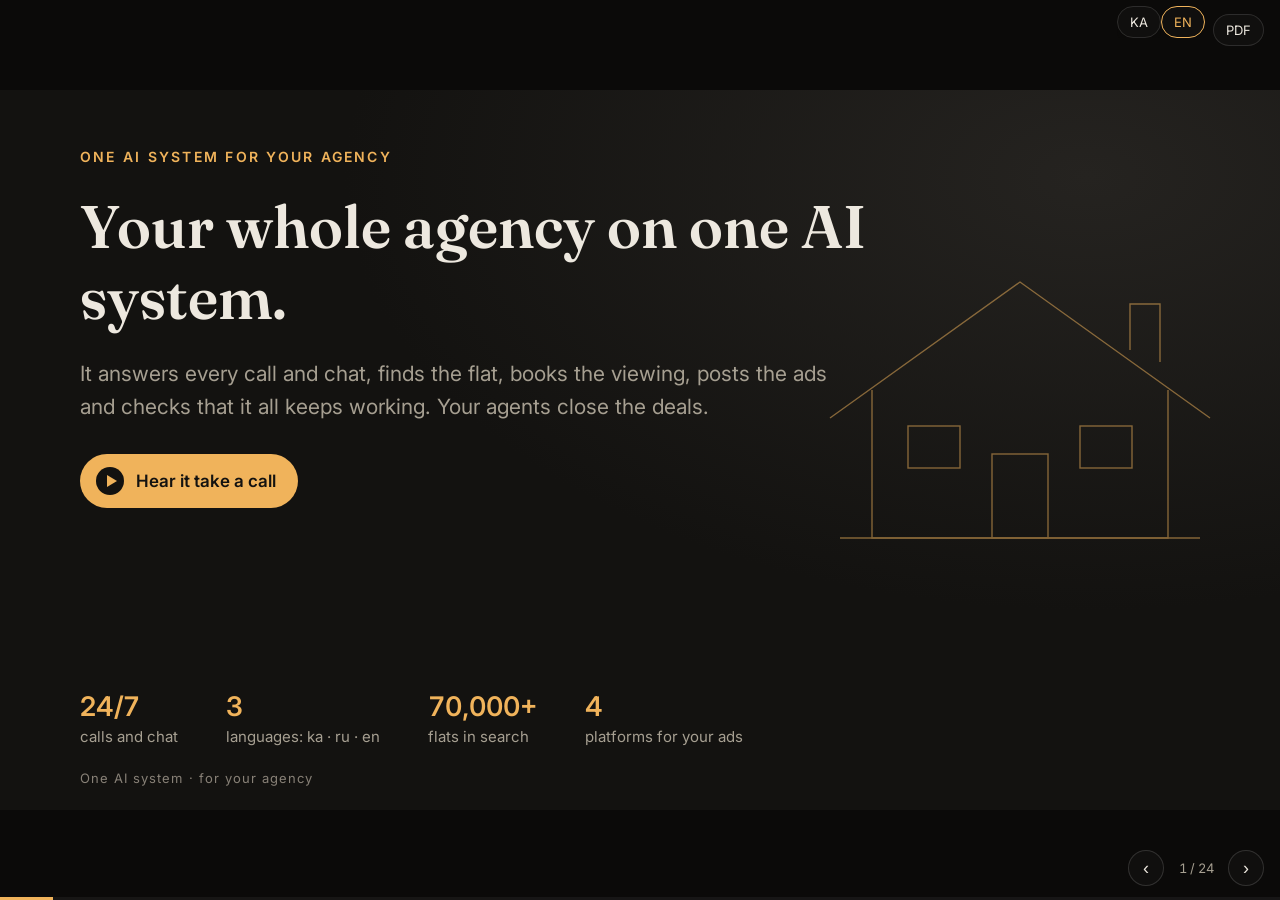
==== en/index.html @ f3db1be1 "Publish the deck: ka and en slides, two videos, shots, PDFs Co-Authored-By: Claude Sonnet 5.5 <norep" ====
<!doctype html>
<html lang="en"><head><meta charset="utf-8">
<meta name="viewport" content="width=device-width, initial-scale=1">
<title>Your whole agency on one AI system</title><meta name="description" content="One AI system that answers, finds, books, posts and watches itself, in your agency's name.">
<meta property="og:title" content="Your whole agency on one AI system"><meta property="og:description" content="One AI system that answers, finds, books, posts and watches itself, in your agency's name.">
<link rel="preconnect" href="https://fonts.googleapis.com"><link rel="preconnect" href="https://fonts.gstatic.com" crossorigin>
<link rel="stylesheet" href="https://fonts.googleapis.com/css2?family=Fraunces:opsz,wght@9..144,500;9..144,600&family=Inter:wght@400;500;600&family=Noto+Sans+Georgian:wght@400;500;600&family=Noto+Serif+Georgian:wght@500;600&display=swap">
<link rel="stylesheet" href="../src/deck.css?v=mvz99q9g">
</head><body>
<main class="deck">
<section class="slide cover" id="cover"><div class="pad">
      <svg class="roof" viewBox="0 0 420 300" fill="none" stroke="#F0B35B" stroke-width="1.4"><path d="M20 160 210 24 400 160"/><path d="M62 132v148h296V132"/><path d="M30 280h360"/><rect x="182" y="196" width="56" height="84"/><rect x="98" y="168" width="52" height="42"/><rect x="270" y="168" width="52" height="42"/><path d="M320 92V46h30v58"/></svg>
      <div class="kicker">One AI system for your agency</div>
      <h1>Your whole agency on one AI system.</h1>
      <p class="lead">It answers every call and chat, finds the flat, books the viewing, posts the ads and checks that it all keeps working. Your agents close the deals.</p>
      <a class="cta tolink" href="#call"><span class="tri"></span>Hear it take a call</a>
      <div class="stats">
        <div><b>24/7</b>calls and chat</div>
        <div><b>3</b>languages: ka · ru · en</div>
        <div><b class="num">70,000+</b>flats in search</div>
        <div><b>4</b>platforms for your ads</div>
      </div>
</div><div class="sfoot"><span>One AI system · for your agency</span><span class="num">01 / 24</span></div></section>
<section class="slide alt" id="problem"><div class="pad">
      <div class="kicker a1"><span class="act">1 · The system</span>The problem</div>
      <h2>Clients don't vanish. They go to the next agency.</h2>
      <div class="cols3">
        <div class="pcard"><div class="t num">21:40</div><h3>A call during a viewing, a WhatsApp at night.</h3>
          <p>No answer until morning. By then the client has called the next agency.</p></div>
        <div class="pcard"><div class="t">By hand</div><h3>Portals, ads, paperwork.</h3>
          <p>Every ad typed in four places, every contract from scratch. Your agents' hours go here.</p></div>
        <div class="pcard"><div class="t">+1 week</div><h3>The client nobody wrote back to.</h3>
          <p>A new flat fits last week's brief exactly. Nobody remembers to send it.</p></div>
      </div>
      <div class="note"><svg width="22" height="22" viewBox="0 0 24 24" fill="none" stroke="var(--gold)" stroke-width="1.6" stroke-linecap="round" stroke-linejoin="round" aria-hidden="true"><path d="M12 3v4M12 17v4M3 12h4M17 12h4M6 6l2.5 2.5M15.5 15.5 18 18M6 18l2.5-2.5M15.5 8.5 18 6"/></svg><span>One AI system does all three. Your agents close deals.</span></div>
</div><div class="sfoot"><span>One AI system · for your agency</span><span class="num">02 / 24</span></div></section>
<section class="slide " id="system"><div class="pad">
      <div class="kicker a1"><span class="act">1 · The system</span>The system on one map</div>
      <h2>Up front, the AI operator meets the clients. Backstage, the system does the rest.</h2>
      <div class="map">
        <div class="mcol front"><div class="mh"><svg width="20" height="20" viewBox="0 0 24 24" fill="none" stroke="var(--gold)" stroke-width="1.6" stroke-linecap="round" stroke-linejoin="round" aria-hidden="true"><path d="M5 4h4l2 5-2.5 1.5a11 11 0 0 0 5 5L15 13l5 2v4a2 2 0 0 1-2 2A16 16 0 0 1 3 6a2 2 0 0 1 2-2z"/></svg>Front desk</div>
          <a class="mrow" href="#two-ways"><svg width="18" height="18" viewBox="0 0 24 24" fill="none" stroke="var(--gold)" stroke-width="1.6" stroke-linecap="round" stroke-linejoin="round" aria-hidden="true"><path d="M5 4h4l2 5-2.5 1.5a11 11 0 0 0 5 5L15 13l5 2v4a2 2 0 0 1-2 2A16 16 0 0 1 3 6a2 2 0 0 1 2-2z"/></svg><span>Calls: the AI alone, or an agent with the AI</span></a>
          <a class="mrow" href="#whatsapp"><svg width="18" height="18" viewBox="0 0 24 24" fill="none" stroke="var(--gold)" stroke-width="1.6" stroke-linecap="round" stroke-linejoin="round" aria-hidden="true"><path d="M21 12a8 8 0 0 1-11.6 7.1L4 20l1-4.6A8 8 0 1 1 21 12z"/></svg><span>WhatsApp in three languages, with photo cards</span></a>
          <a class="mrow" href="#viewings"><svg width="18" height="18" viewBox="0 0 24 24" fill="none" stroke="var(--gold)" stroke-width="1.6" stroke-linecap="round" stroke-linejoin="round" aria-hidden="true"><path d="M4 6h16v14H4zM4 10h16M8 3v4M16 3v4"/></svg><span>Viewings in the owner's hours</span></a>
          <a class="mrow" href="#follow-up"><svg width="18" height="18" viewBox="0 0 24 24" fill="none" stroke="var(--gold)" stroke-width="1.6" stroke-linecap="round" stroke-linejoin="round" aria-hidden="true"><path d="M6 16v-5a6 6 0 1 1 12 0v5l2 2H4zM10 21h4"/></svg><span>New fits while the request is open</span></a>
        </div>
        <div class="mcol back"><div class="mh"><svg width="20" height="20" viewBox="0 0 24 24" fill="none" stroke="var(--gold)" stroke-width="1.6" stroke-linecap="round" stroke-linejoin="round" aria-hidden="true"><path d="M12 4 3 8.5l9 4.5 9-4.5zM3 12.5l9 4.5 9-4.5M3 16.5l9 4.5 9-4.5"/></svg>Backstage</div>
          <div class="tiles">
            <a class="tile" href="#home"><svg width="20" height="20" viewBox="0 0 24 24" fill="none" stroke="var(--gold)" stroke-width="1.6" stroke-linecap="round" stroke-linejoin="round" aria-hidden="true"><path d="M3 11 12 4l9 7M5 10v10h14V10M10 20v-5h4v5"/></svg><span>Home</span></a><a class="tile" href="#inbox"><svg width="20" height="20" viewBox="0 0 24 24" fill="none" stroke="var(--gold)" stroke-width="1.6" stroke-linecap="round" stroke-linejoin="round" aria-hidden="true"><path d="M9 11a3.5 3.5 0 1 0 0-7 3.5 3.5 0 0 0 0 7zM2.5 20a6.5 6.5 0 0 1 13 0M16 4.2a3.5 3.5 0 0 1 0 6.6M18 14a6.5 6.5 0 0 1 3.5 6"/></svg><span>Inbox</span></a><a class="tile" href="#agent-day"><svg width="20" height="20" viewBox="0 0 24 24" fill="none" stroke="var(--gold)" stroke-width="1.6" stroke-linecap="round" stroke-linejoin="round" aria-hidden="true"><path d="M12 12a4 4 0 1 0 0-8 4 4 0 0 0 0 8zM4 21a8 8 0 0 1 16 0"/></svg><span>The agent's day</span></a><a class="tile" href="#clients"><svg width="20" height="20" viewBox="0 0 24 24" fill="none" stroke="var(--gold)" stroke-width="1.6" stroke-linecap="round" stroke-linejoin="round" aria-hidden="true"><path d="M12 3v4M12 17v4M3 12h4M17 12h4M6 6l2.5 2.5M15.5 15.5 18 18M6 18l2.5-2.5M15.5 8.5 18 6"/></svg><span>AI checks the AI</span></a><a class="tile" href="#results"><svg width="20" height="20" viewBox="0 0 24 24" fill="none" stroke="var(--gold)" stroke-width="1.6" stroke-linecap="round" stroke-linejoin="round" aria-hidden="true"><path d="M5 12l5 5 9-10"/></svg><span>Results</span></a><a class="tile" href="#market"><svg width="20" height="20" viewBox="0 0 24 24" fill="none" stroke="var(--gold)" stroke-width="1.6" stroke-linecap="round" stroke-linejoin="round" aria-hidden="true"><path d="M12 21a9 9 0 1 0 0-18 9 9 0 0 0 0 18zM3 12h18M12 3a14 14 0 0 1 0 18M12 3a14 14 0 0 0 0 18"/></svg><span>The whole market</span></a><a class="tile" href="#score"><svg width="20" height="20" viewBox="0 0 24 24" fill="none" stroke="var(--gold)" stroke-width="1.6" stroke-linecap="round" stroke-linejoin="round" aria-hidden="true"><path d="M12 3l2.7 5.6 6.1.9-4.4 4.3 1 6.1L12 17l-5.4 2.9 1-6.1L3.2 9.5l6.1-.9z"/></svg><span>Listing score</span></a><a class="tile" href="#owners"><svg width="20" height="20" viewBox="0 0 24 24" fill="none" stroke="var(--gold)" stroke-width="1.6" stroke-linecap="round" stroke-linejoin="round" aria-hidden="true"><path d="M6 3h9l4 4v14H6zM14 3v5h5M9 13h7M9 17h7"/></svg><span>Owners, contracts</span></a><a class="tile" href="#marketing"><svg width="20" height="20" viewBox="0 0 24 24" fill="none" stroke="var(--gold)" stroke-width="1.6" stroke-linecap="round" stroke-linejoin="round" aria-hidden="true"><path d="M3 10v4h4l6 4V6l-6 4zM16 9a4 4 0 0 1 0 6M19 6a8 8 0 0 1 0 12"/></svg><span>Ads in 4 places</span></a><a class="tile" href="#social"><svg width="20" height="20" viewBox="0 0 24 24" fill="none" stroke="var(--gold)" stroke-width="1.6" stroke-linecap="round" stroke-linejoin="round" aria-hidden="true"><path d="M3 5h18v14H3zM3 16l5-5 4 4 3-3 6 6M15.5 9.5h.01"/></svg><span>Social</span></a><a class="tile" href="#control"><svg width="20" height="20" viewBox="0 0 24 24" fill="none" stroke="var(--gold)" stroke-width="1.6" stroke-linecap="round" stroke-linejoin="round" aria-hidden="true"><path d="M12 3 4 6v6c0 5 3.5 8 8 9 4.5-1 8-4 8-9V6zM8.5 12l2.5 2.5 4.5-5"/></svg><span>Control and health</span></a>
          </div>
        </div>
        <div class="engine"><svg width="20" height="20" viewBox="0 0 24 24" fill="none" stroke="var(--gold)" stroke-width="1.6" stroke-linecap="round" stroke-linejoin="round" aria-hidden="true"><path d="M12 3v4M12 17v4M3 12h4M17 12h4M6 6l2.5 2.5M15.5 15.5 18 18M6 18l2.5-2.5M15.5 8.5 18 6"/></svg><span><b>The engine:</b> 70,000+ flats · a 0–100 score · matching to every request · client memory · a self-check every 2 minutes</span></div>
      </div>
</div><div class="sfoot"><span>One AI system · for your agency</span><span class="num">03 / 24</span></div></section>
<section class="slide alt" id="two-ways"><div class="pad">
      <div class="kicker a2"><span class="act">2 · Front desk</span>Two ways to answer the phone</div>
      <h2>The AI answers alone, or your agent answers with the AI beside them.</h2>
      <div class="two-ways">
        <div class="panel"><div class="top"><svg width="26" height="26" viewBox="0 0 24 24" fill="none" stroke="var(--gold)" stroke-width="1.6" stroke-linecap="round" stroke-linejoin="round" aria-hidden="true"><path d="M12 3v4M12 17v4M3 12h4M17 12h4M6 6l2.5 2.5M15.5 15.5 18 18M6 18l2.5-2.5M15.5 8.5 18 6"/></svg><h3>The AI alone</h3></div>
          <ul class="ticks"><li>24/7, in Georgian, Russian or English, in your agency's name</li><li>Works out the brief, offers one flat, sends the photos to WhatsApp</li><li>Saves the request and a summary of the call</li></ul></div>
        <div class="or"><span>or</span></div>
        <div class="panel gold"><div class="top"><svg width="26" height="26" viewBox="0 0 24 24" fill="none" stroke="var(--gold)" stroke-width="1.6" stroke-linecap="round" stroke-linejoin="round" aria-hidden="true"><path d="M9 11a3.5 3.5 0 1 0 0-7 3.5 3.5 0 0 0 0 7zM2.5 20a6.5 6.5 0 0 1 13 0M16 4.2a3.5 3.5 0 0 1 0 6.6M18 14a6.5 6.5 0 0 1 3.5 6"/></svg><h3>Agent + AI</h3></div>
          <ul class="ticks"><li>The call rings an Available agent first, right in the browser</li><li>The AI listens silently, fills in the brief and finds the flats; the agent sends the card</li><li>If nobody picks up within seconds, the AI answers by itself</li></ul></div>
      </div>
      <div class="note"><svg width="22" height="22" viewBox="0 0 24 24" fill="none" stroke="var(--gold)" stroke-width="1.6" stroke-linecap="round" stroke-linejoin="round" aria-hidden="true"><path d="M21 12a8 8 0 0 1-11.6 7.1L4 20l1-4.6A8 8 0 1 1 21 12z"/></svg><span>Both ways land in the same WhatsApp chat: the flats, the summary, the next step.</span></div>
</div><div class="sfoot"><span>One AI system · for your agency</span><span class="num">04 / 24</span></div></section>
<section class="slide " id="call"><div class="pad">
      <div class="vid"><div>
        <div class="kicker a2"><span class="act">2 · Front desk</span>▶ A call · the AI alone</div>
        <h2>Listen to it answer a call.</h2>
        <ol class="beats"><li><span>01</span>Picks up at once in your agency's name, day and night, in the client's language.</li><li><span>02</span>Asks one clarifying question, searches your listings and the whole market, and offers one flat: street, size, price.</li><li><span>03</span>What it doesn't know, it doesn't invent: it asks your agent. The photos go to WhatsApp while the call is still on.</li></ol>
        <a class="printlink" href="https://lukakhijakadze.github.io/ai-front-desk-deck/en/#call">▶ Watch the video: lukakhijakadze.github.io/ai-front-desk-deck/en/#call</a></div>
        <div class="phone"><div class="screen">
          <div class="callhead"><div class="av"><svg width="34" height="34" viewBox="0 0 24 24" fill="none" stroke="var(--gold)" stroke-width="1.6" stroke-linecap="round" stroke-linejoin="round" aria-hidden="true"><path d="M5 4h4l2 5-2.5 1.5a11 11 0 0 0 5 5L15 13l5 2v4a2 2 0 0 1-2 2A16 16 0 0 1 3 6a2 2 0 0 1 2-2z"/></svg></div><div class="who">Your agency · AI</div><div class="t num">00:41</div></div>
          <div class="caption">“In Vake, on Chavchavadze, two bedrooms, 85 square metres. The rent is eleven hundred dollars a month.”</div>
          <div class="callbtns"><i></i><i class="end"></i><i></i></div>
          <button class="play" data-video="call" aria-label="Play the video"></button>
        </div></div></div>
</div><div class="sfoot"><span>One AI system · for your agency</span><span class="num">05 / 24</span></div></section>
<section class="slide alt" id="copilot"><div class="pad">
      <div class="vid wide"><div>
        <div class="kicker a2"><span class="act">2 · Front desk</span>▶ A call · agent + AI</div>
        <h2>Your agent talks. The AI works beside them.</h2>
        <ol class="beats"><li><span>01</span>The call rings the Available agent's browser first, wherever they are. No answer in 5 s, and the AI takes it.</li><li><span>02</span>The AI listens, fills in the brief and finds the flats that fit. The agent does the talking and sends the client the card with one press.</li><li><span>03</span>Voice search: with no client on the line, the agent says the brief into the headset, the AI fills the filters and runs the search once deal, budget and area are known.</li></ol>
        <a class="printlink" href="https://lukakhijakadze.github.io/ai-front-desk-deck/en/#copilot">▶ Watch the video: lukakhijakadze.github.io/ai-front-desk-deck/en/#copilot</a></div>
        <figure class="shot shotv"><div class="scr"><img src="../media/shots/en/call-screen.png" alt="The call screen" loading="lazy" onerror="this.onerror=null;this.src='../media/shots/ka/call-screen.png'"></div><button class="play" data-video="copilot" aria-label="Play the video"></button></figure>
      </div>
</div><div class="sfoot"><span>One AI system · for your agency</span><span class="num">06 / 24</span></div></section>
<section class="slide " id="whatsapp"><div class="pad">
      <div class="vid"><div>
        <div class="kicker a2"><span class="act">2 · Front desk</span>WhatsApp</div>
        <h2>The call carries on in WhatsApp. Answers come in seconds, with photos.</h2>
        <div class="pts"><div class="pt"><div class="ic"><svg width="22" height="22" viewBox="0 0 24 24" fill="none" stroke="var(--gold)" stroke-width="1.6" stroke-linecap="round" stroke-linejoin="round" aria-hidden="true"><path d="M5 4h4l2 5-2.5 1.5a11 11 0 0 0 5 5L15 13l5 2v4a2 2 0 0 1-2 2A16 16 0 0 1 3 6a2 2 0 0 1 2-2z"/></svg></div><div><h3>After the call, in the chat</h3><p>A thank-you, a recap of the brief and the flats from the call, with photos.</p></div></div><div class="pt"><div class="ic"><svg width="22" height="22" viewBox="0 0 24 24" fill="none" stroke="var(--gold)" stroke-width="1.6" stroke-linecap="round" stroke-linejoin="round" aria-hidden="true"><path d="M21 12a8 8 0 0 1-11.6 7.1L4 20l1-4.6A8 8 0 1 1 21 12z"/></svg></div><div><h3>A new message, answered in seconds</h3><p>In the client's language: one refining question, then listing cards.</p></div></div><div class="pt"><div class="ic"><svg width="22" height="22" viewBox="0 0 24 24" fill="none" stroke="var(--gold)" stroke-width="1.6" stroke-linecap="round" stroke-linejoin="round" aria-hidden="true"><path d="M4 6h16v14H4zM4 10h16M8 3v4M16 3v4"/></svg></div><div><h3>One tap on “Visit” files a viewing request</h3><p>What the AI doesn't know goes to your agent. The call and the chat sit in one history.</p></div></div></div></div>
        <div class="phone"><div class="screen wa"><div class="bar"><i><svg width="18" height="18" viewBox="0 0 24 24" fill="none" stroke="var(--gold)" stroke-width="1.6" stroke-linecap="round" stroke-linejoin="round" aria-hidden="true"><path d="M12 3v4M12 17v4M3 12h4M17 12h4M6 6l2.5 2.5M15.5 15.5 18 18M6 18l2.5-2.5M15.5 8.5 18 6"/></svg></i><div>Your agency<small>online</small></div></div>
          <div class="msgs">
            <div class="b note"><svg width="12" height="12" viewBox="0 0 24 24" fill="none" stroke="#8696a0" stroke-width="1.6" stroke-linecap="round" stroke-linejoin="round" aria-hidden="true"><path d="M5 4h4l2 5-2.5 1.5a11 11 0 0 0 5 5L15 13l5 2v4a2 2 0 0 1-2 2A16 16 0 0 1 3 6a2 2 0 0 1 2-2z"/></svg> Call ended · 2 min</div>
            <div class="b out">Thanks for the call, Nino! Your search: Vake, 2 bedrooms, up to $1,200.</div>
            <div class="b out"><div class="ph"></div>Vake, Chavchavadze Ave · 85 m² · 2 bedrooms<br><b>$1,100 / month</b><small>Would you like to visit it?</small>
      <div class="btns"><span>Visit</span></div></div>
            <div class="b in">I have a dog, is that OK?</div>
            <div class="b out">Our agent will check that and write to you as soon as possible.</div>
          </div>
        </div></div></div>
</div><div class="sfoot"><span>One AI system · for your agency</span><span class="num">07 / 24</span></div></section>
<section class="slide alt" id="viewings"><div class="pad">
      <div class="kicker a2"><span class="act">2 · Front desk</span>Viewings</div>
      <h2>Viewings without the phone tag.</h2>
      <div class="bs"><div class="pts"><div class="pt"><div class="ic"><svg width="22" height="22" viewBox="0 0 24 24" fill="none" stroke="var(--gold)" stroke-width="1.6" stroke-linecap="round" stroke-linejoin="round" aria-hidden="true"><path d="M21 12a8 8 0 0 1-11.6 7.1L4 20l1-4.6A8 8 0 1 1 21 12z"/></svg></div><div><h3>The client asks to see it</h3><p>In the chat or with the Visit button.</p></div></div><div class="pt"><div class="ic"><svg width="22" height="22" viewBox="0 0 24 24" fill="none" stroke="var(--gold)" stroke-width="1.6" stroke-linecap="round" stroke-linejoin="round" aria-hidden="true"><path d="M12 21a9 9 0 1 0 0-18 9 9 0 0 0 0 18zM12 7v5l3 2"/></svg></div><div><h3>Only in the owner's hours</h3><p>Your agent enters the owner's times and the client picks one. The AI never names any other time.</p></div></div><div class="pt"><div class="ic"><svg width="22" height="22" viewBox="0 0 24 24" fill="none" stroke="var(--gold)" stroke-width="1.6" stroke-linecap="round" stroke-linejoin="round" aria-hidden="true"><path d="M4 6h16v14H4zM4 10h16M8 3v4M16 3v4"/></svg></div><div><h3>The week on one screen</h3><p>Confirmed, waiting, cancelled with a reason. Change it in one click.</p></div></div></div><figure class="shot"><div class="scr"><img src="../media/shots/en/viewings.png" alt="The viewings week" loading="lazy" onerror="this.onerror=null;this.src='../media/shots/ka/viewings.png'"></div></figure></div>
</div><div class="sfoot"><span>One AI system · for your agency</span><span class="num">08 / 24</span></div></section>
<section class="slide " id="follow-up"><div class="pad">
      <div class="kicker a2"><span class="act">2 · Front desk</span>No client goes cold</div>
      <h2>Every brief is saved. Every new fit reaches the client.</h2>
      <div class="strip">
        <div class="node"><div class="dot"><svg width="24" height="24" viewBox="0 0 24 24" fill="none" stroke="var(--gold)" stroke-width="1.6" stroke-linecap="round" stroke-linejoin="round" aria-hidden="true"><path d="M3 11 12 4l9 7M5 10v10h14V10M10 20v-5h4v5"/></svg></div><div><h3>A new flat</h3><p>Yours or from the market</p></div></div><div class="node"><div class="dot"><svg width="24" height="24" viewBox="0 0 24 24" fill="none" stroke="var(--gold)" stroke-width="1.6" stroke-linecap="round" stroke-linejoin="round" aria-hidden="true"><path d="M11 18a7 7 0 1 0 0-14 7 7 0 0 0 0 14zM21 21l-5-5"/></svg></div><div><h3>Checked against open requests</h3><p>A fit from 0 to 100</p></div></div><div class="node"><div class="dot"><svg width="24" height="24" viewBox="0 0 24 24" fill="none" stroke="var(--gold)" stroke-width="1.6" stroke-linecap="round" stroke-linejoin="round" aria-hidden="true"><path d="M3 5h18v14H3zM3 16l5-5 4 4 3-3 6 6M15.5 9.5h.01"/></svg></div><div><h3>A card to the client</h3><p>On WhatsApp, with photos</p></div></div><div class="node"><div class="dot"><svg width="24" height="24" viewBox="0 0 24 24" fill="none" stroke="var(--gold)" stroke-width="1.6" stroke-linecap="round" stroke-linejoin="round" aria-hidden="true"><path d="M4 6h16v14H4zM4 10h16M8 3v4M16 3v4"/></svg></div><div><h3>“Visit”</h3><p>A viewing request is filed</p></div></div><div class="node"><div class="dot"><svg width="24" height="24" viewBox="0 0 24 24" fill="none" stroke="var(--gold)" stroke-width="1.6" stroke-linecap="round" stroke-linejoin="round" aria-hidden="true"><path d="M6 16v-5a6 6 0 1 1 12 0v5l2 2H4zM10 21h4"/></svg></div><div><h3>Your agent is notified</h3><p>A ready, interested client</p></div></div>
      </div>
      <div class="facts">
        <div class="fact"><b>Automatic</b><p>Every complete brief is saved, with no agent needed.</p></div>
        <div class="fact"><b class="num">03:30</b><p>Every night new flats are checked against every open request.</p></div>
        <div class="fact"><b>≤ 3 a day</b><p>Cards keep coming until your agent closes the request. No spam.</p></div>
      </div>
</div><div class="sfoot"><span>One AI system · for your agency</span><span class="num">09 / 24</span></div></section>
<section class="slide alt" id="home"><div class="pad">
      <div class="kicker a3"><span class="act">3 · Backstage</span>Home</div>
      <h2>In the morning, one screen shows the whole day.</h2>
      <div class="bs"><div class="pts"><div class="pt"><div class="ic"><svg width="22" height="22" viewBox="0 0 24 24" fill="none" stroke="var(--gold)" stroke-width="1.6" stroke-linecap="round" stroke-linejoin="round" aria-hidden="true"><path d="M9 11a3.5 3.5 0 1 0 0-7 3.5 3.5 0 0 0 0 7zM2.5 20a6.5 6.5 0 0 1 13 0M16 4.2a3.5 3.5 0 0 1 0 6.6M18 14a6.5 6.5 0 0 1 3.5 6"/></svg></div><div><h3>Agency head and agent views</h3><p>The agency head sees the business and the system's health. An agent's Home opens with My day, on their own and the team's clients.</p></div></div><div class="pt"><div class="ic"><svg width="22" height="22" viewBox="0 0 24 24" fill="none" stroke="var(--gold)" stroke-width="1.6" stroke-linecap="round" stroke-linejoin="round" aria-hidden="true"><path d="M6 16v-5a6 6 0 1 1 12 0v5l2 2H4zM10 21h4"/></svg></div><div><h3>Where you're needed</h3><p>Who is waiting for an agent, today's viewings, whom to call.</p></div></div><div class="pt"><div class="ic"><svg width="22" height="22" viewBox="0 0 24 24" fill="none" stroke="var(--gold)" stroke-width="1.6" stroke-linecap="round" stroke-linejoin="round" aria-hidden="true"><path d="M12 3 4 6v6c0 5 3.5 8 8 9 4.5-1 8-4 8-9V6zM8.5 12l2.5 2.5 4.5-5"/></svg></div><div><h3>Health at a glance</h3><p>Ads per platform and a self-check every 2 minutes. Anything broken shows red.</p></div></div></div><figure class="shot"><div class="scr"><img src="../media/shots/en/home.png" alt="The Home tab" loading="lazy" onerror="this.onerror=null;this.src='../media/shots/ka/home.png'"></div></figure></div>
</div><div class="sfoot"><span>One AI system · for your agency</span><span class="num">10 / 24</span></div></section>
<section class="slide " id="inbox"><div class="pad">
      <div class="kicker a3"><span class="act">3 · Backstage</span>Inbox</div>
      <h2>One row per client. Calls and chats together.</h2>
      <div class="bs"><div class="pts"><div class="pt"><div class="ic"><svg width="22" height="22" viewBox="0 0 24 24" fill="none" stroke="var(--gold)" stroke-width="1.6" stroke-linecap="round" stroke-linejoin="round" aria-hidden="true"><path d="M12 4 3 8.5l9 4.5 9-4.5zM3 12.5l9 4.5 9-4.5M3 16.5l9 4.5 9-4.5"/></svg></div><div><h3>One history</h3><p>The call summary, the chat, the cards sent and the request in one place.</p></div></div><div class="pt"><div class="ic"><svg width="22" height="22" viewBox="0 0 24 24" fill="none" stroke="var(--gold)" stroke-width="1.6" stroke-linecap="round" stroke-linejoin="round" aria-hidden="true"><path d="M6 16v-5a6 6 0 1 1 12 0v5l2 2H4zM10 21h4"/></svg></div><div><h3>Flags</h3><p>“Needs you”, “hand-off waiting”, “card not delivered”.</p></div></div><div class="pt"><div class="ic"><svg width="22" height="22" viewBox="0 0 24 24" fill="none" stroke="var(--gold)" stroke-width="1.6" stroke-linecap="round" stroke-linejoin="round" aria-hidden="true"><path d="M12 12a4 4 0 1 0 0-8 4 4 0 0 0 0 8zM4 21a8 8 0 0 1 16 0"/></svg></div><div><h3>Take over in one click</h3><p>The AI steps aside and your agent writes. Handing back is one click too.</p></div></div><div class="pt"><div class="ic"><svg width="22" height="22" viewBox="0 0 24 24" fill="none" stroke="var(--gold)" stroke-width="1.6" stroke-linecap="round" stroke-linejoin="round" aria-hidden="true"><path d="M11 18a7 7 0 1 0 0-14 7 7 0 0 0 0 14zM21 21l-5-5"/></svg></div><div><h3>Replay</h3><p>Every search step: the filters, the top 5 shown and the hidden ranked candidates. A bad search can be flagged.</p></div></div></div><figure class="shot"><div class="scr"><img src="../media/shots/en/inbox.png" alt="The Inbox" loading="lazy" onerror="this.onerror=null;this.src='../media/shots/ka/inbox.png'"></div></figure></div>
</div><div class="sfoot"><span>One AI system · for your agency</span><span class="num">11 / 24</span></div></section>
<section class="slide alt" id="agent-day"><div class="pad">
      <div class="kicker a3"><span class="act">3 · Backstage</span>The agent's day</div>
      <h2>Each agent opens on their own day: whom to call, what's waiting.</h2>
      <div class="bs"><div class="pts"><div class="pt"><div class="ic"><svg width="22" height="22" viewBox="0 0 24 24" fill="none" stroke="var(--gold)" stroke-width="1.6" stroke-linecap="round" stroke-linejoin="round" aria-hidden="true"><path d="M3 11 12 4l9 7M5 10v10h14V10M10 20v-5h4v5"/></svg></div><div><h3>My day</h3><p>An agent's Home opens with My day: their own and the team's clients, today's viewings, who is waiting.</p></div></div><div class="pt"><div class="ic"><svg width="22" height="22" viewBox="0 0 24 24" fill="none" stroke="var(--gold)" stroke-width="1.6" stroke-linecap="round" stroke-linejoin="round" aria-hidden="true"><path d="M5 4h4l2 5-2.5 1.5a11 11 0 0 0 5 5L15 13l5 2v4a2 2 0 0 1-2 2A16 16 0 0 1 3 6a2 2 0 0 1 2-2z"/></svg></div><div><h3>Owners to call</h3><p>One shared queue, first come. When a client wants a viewing, My day says which owner to call.</p></div></div><div class="pt"><div class="ic"><svg width="22" height="22" viewBox="0 0 24 24" fill="none" stroke="var(--gold)" stroke-width="1.6" stroke-linecap="round" stroke-linejoin="round" aria-hidden="true"><path d="M3 3l18 18M10.6 6.1A9 9 0 0 1 12 6c5 0 9 6 9 6a15 15 0 0 1-3 3.4M6.4 6.4C4.2 8 3 12 3 12s4 6 9 6a8.6 8.6 0 0 0 4-1"/></svg></div><div><h3>Owner numbers stay guarded</h3><p>A number shows only for flats in this queue or the agent's own live viewing. Every look is logged, at most 30 an hour.</p></div></div></div><div class="shot2"><figure class="shot"><div class="scr"><img src="../media/shots/en/my-day.png" alt="An agent's My day" loading="lazy" onerror="this.onerror=null;this.src='../media/shots/ka/my-day.png'"></div></figure><figure class="shot"><div class="scr"><img src="../media/shots/en/owner-calls.png" alt="Owners to call" loading="lazy" onerror="this.onerror=null;this.src='../media/shots/ka/owner-calls.png'"></div></figure></div></div>
</div><div class="sfoot"><span>One AI system · for your agency</span><span class="num">12 / 24</span></div></section>
<section class="slide " id="clients"><div class="pad">
      <div class="kicker a3"><span class="act">3 · Backstage</span>Clients</div>
      <h2>The AI reviews the AI.</h2>
      <div class="bs"><div class="pts"><div class="pt"><div class="ic"><svg width="22" height="22" viewBox="0 0 24 24" fill="none" stroke="var(--gold)" stroke-width="1.6" stroke-linecap="round" stroke-linejoin="round" aria-hidden="true"><path d="M11 18a7 7 0 1 0 0-14 7 7 0 0 0 0 14zM21 21l-5-5"/></svg></div><div><h3>Clients who got stuck</h3><p>A search going nowhere, a client gone quiet after the cards, a slow reply.</p></div></div><div class="pt"><div class="ic"><svg width="22" height="22" viewBox="0 0 24 24" fill="none" stroke="var(--gold)" stroke-width="1.6" stroke-linecap="round" stroke-linejoin="round" aria-hidden="true"><path d="M12 3v4M12 17v4M3 12h4M17 12h4M6 6l2.5 2.5M15.5 15.5 18 18M6 18l2.5-2.5M15.5 8.5 18 6"/></svg></div><div><h3>An hourly review</h3><p>The AI reads the conversations and proposes the next step for each client.</p></div></div><div class="pt"><div class="ic"><svg width="22" height="22" viewBox="0 0 24 24" fill="none" stroke="var(--gold)" stroke-width="1.6" stroke-linecap="round" stroke-linejoin="round" aria-hidden="true"><path d="M12 3 4 6v6c0 5 3.5 8 8 9 4.5-1 8-4 8-9V6zM8.5 12l2.5 2.5 4.5-5"/></svg></div><div><h3>Proposals only</h3><p>It changes nothing by itself. Your agent decides.</p></div></div></div><div class="gfx gx-cl">
      <div class="st hd" style="--i:0"><span>What it sees</span><span></span><span>What it proposes</span></div>
      
      <div class="st sig" style="--i:1"><div class="ic"><svg width="20" height="20" viewBox="0 0 24 24" fill="none" stroke="var(--gold)" stroke-width="1.6" stroke-linecap="round" stroke-linejoin="round" aria-hidden="true"><path d="M11 18a7 7 0 1 0 0-14 7 7 0 0 0 0 14zM21 21l-5-5"/></svg></div><div><b>Nino</b><p>Searching for 14 days, no new card for 7 days</p></div></div>
      <div class="st arr" style="--i:2"><svg viewBox="0 0 34 12" aria-hidden="true"><path d="M2 6h28M24 1l6 5-6 5"/></svg></div>
      <div class="st prop" style="--i:2"><p>Widen the area or the budget, or source new flats</p></div>
      <div class="st sig" style="--i:3"><div class="ic"><svg width="20" height="20" viewBox="0 0 24 24" fill="none" stroke="var(--gold)" stroke-width="1.6" stroke-linecap="round" stroke-linejoin="round" aria-hidden="true"><path d="M21 12a8 8 0 0 1-11.6 7.1L4 20l1-4.6A8 8 0 1 1 21 12z"/></svg></div><div><b>Giorgi</b><p>2 cards sent, no reply for 3 days</p></div></div>
      <div class="st arr" style="--i:4"><svg viewBox="0 0 34 12" aria-hidden="true"><path d="M2 6h28M24 1l6 5-6 5"/></svg></div>
      <div class="st prop" style="--i:4"><p>Call instead of sending more cards</p></div>
      <div class="st sig ai" style="--i:5"><div class="ic"><svg width="20" height="20" viewBox="0 0 24 24" fill="none" stroke="var(--gold)" stroke-width="1.6" stroke-linecap="round" stroke-linejoin="round" aria-hidden="true"><path d="M12 3v4M12 17v4M3 12h4M17 12h4M6 6l2.5 2.5M15.5 15.5 18 18M6 18l2.5-2.5M15.5 8.5 18 6"/></svg></div><div><b>Ana</b><p>AI review: 2 / 5, a question went unanswered</p></div></div>
      <div class="st arr" style="--i:6"><svg viewBox="0 0 34 12" aria-hidden="true"><path d="M2 6h28M24 1l6 5-6 5"/></svg></div>
      <div class="st prop" style="--i:6"><p>Open the review and read the conversation</p></div>
      <div class="st ft" style="--i:7"><svg width="20" height="20" viewBox="0 0 24 24" fill="none" stroke="var(--gold)" stroke-width="1.6" stroke-linecap="round" stroke-linejoin="round" aria-hidden="true"><path d="M12 3 4 6v6c0 5 3.5 8 8 9 4.5-1 8-4 8-9V6zM8.5 12l2.5 2.5 4.5-5"/></svg><span>Every hour the AI reads the finished conversations and scores each from 1 to 5. It changes nothing itself: your agent decides.</span></div>
    </div></div>
</div><div class="sfoot"><span>One AI system · for your agency</span><span class="num">13 / 24</span></div></section>
<section class="slide alt" id="results"><div class="pad">
      <div class="kicker a3"><span class="act">3 · Backstage</span>Results</div>
      <h2>Every call and chat in one list: who handled it, where it came from, how it ended.</h2>
      <div class="bs"><div class="pts"><div class="pt"><div class="ic"><svg width="22" height="22" viewBox="0 0 24 24" fill="none" stroke="var(--gold)" stroke-width="1.6" stroke-linecap="round" stroke-linejoin="round" aria-hidden="true"><path d="M9 11a3.5 3.5 0 1 0 0-7 3.5 3.5 0 0 0 0 7zM2.5 20a6.5 6.5 0 0 1 13 0M16 4.2a3.5 3.5 0 0 1 0 6.6M18 14a6.5 6.5 0 0 1 3.5 6"/></svg></div><div><h3>Who handled it</h3><p>The AI, an agent on a call with the AI, an agent on the dashboard, or a mix. Today, 7 or 30 days, with the AI review grade.</p></div></div><div class="pt"><div class="ic"><svg width="22" height="22" viewBox="0 0 24 24" fill="none" stroke="var(--gold)" stroke-width="1.6" stroke-linecap="round" stroke-linejoin="round" aria-hidden="true"><path d="M12 21a9 9 0 1 0 0-18 9 9 0 0 0 0 18zM3 12h18M12 3a14 14 0 0 1 0 18M12 3a14 14 0 0 0 0 18"/></svg></div><div><h3>Where they came from</h3><p>ss.ge, myhome, Facebook, Instagram, a referral. Inferred where provable, asked once otherwise. A funnel per portal and the top flats.</p></div></div><div class="pt"><div class="ic"><svg width="22" height="22" viewBox="0 0 24 24" fill="none" stroke="var(--gold)" stroke-width="1.6" stroke-linecap="round" stroke-linejoin="round" aria-hidden="true"><path d="M5 12l5 5 9-10"/></svg></div><div><h3>How it ended</h3><p>A viewing booked, a request saved, a hand-off, cards sent or a missed call. For the agency head only, with a WhatsApp digest at 21:00 every evening.</p></div></div></div><figure class="shot"><div class="scr"><img src="../media/shots/en/results.png" alt="The Results tab" loading="lazy" onerror="this.onerror=null;this.src='../media/shots/ka/results.png'"></div></figure></div>
</div><div class="sfoot"><span>One AI system · for your agency</span><span class="num">14 / 24</span></div></section>
<section class="slide " id="market"><div class="pad">
      <div class="kicker a3"><span class="act">3 · Backstage</span>The whole market</div>
      <h2>ss.ge and myhome.ge in one clean list.</h2>
      <div class="bs"><div class="pts"><div class="pt"><div class="ic"><svg width="22" height="22" viewBox="0 0 24 24" fill="none" stroke="var(--gold)" stroke-width="1.6" stroke-linecap="round" stroke-linejoin="round" aria-hidden="true"><path d="M12 21a9 9 0 1 0 0-18 9 9 0 0 0 0 18zM12 7v5l3 2"/></svg></div><div><h3>Always fresh</h3><p>Every 2 hours by day, a full sweep every night.</p></div></div><div class="pt"><div class="ic"><svg width="22" height="22" viewBox="0 0 24 24" fill="none" stroke="var(--gold)" stroke-width="1.6" stroke-linecap="round" stroke-linejoin="round" aria-hidden="true"><path d="M12 4 3 8.5l9 4.5 9-4.5zM3 12.5l9 4.5 9-4.5M3 16.5l9 4.5 9-4.5"/></svg></div><div><h3>Duplicates merged</h3><p>400,000+ ads → 70,000+ flats (November 2026). The owner's own ad comes first.</p></div></div><div class="pt"><div class="ic"><svg width="22" height="22" viewBox="0 0 24 24" fill="none" stroke="var(--gold)" stroke-width="1.6" stroke-linecap="round" stroke-linejoin="round" aria-hidden="true"><path d="M3 11 12 4l9 7M5 10v10h14V10M10 20v-5h4v5"/></svg></div><div><h3>Your flats alongside</h3><p>Bare shells stay hidden unless the client asks for one.</p></div></div></div><figure class="shot"><div class="scr"><img src="../media/shots/en/listings.png" alt="The Listings tab" loading="lazy" onerror="this.onerror=null;this.src='../media/shots/ka/listings.png'"></div></figure></div>
</div><div class="sfoot"><span>One AI system · for your agency</span><span class="num">15 / 24</span></div></section>
<section class="slide alt" id="score"><div class="pad">
      <div class="kicker a3"><span class="act">3 · Backstage</span>The listing score</div>
      <h2>Every flat scored 0–100, the way an experienced agent would judge it.</h2>
      <div class="bs"><div class="pts"><div class="pt"><div class="ic"><svg width="22" height="22" viewBox="0 0 24 24" fill="none" stroke="var(--gold)" stroke-width="1.6" stroke-linecap="round" stroke-linejoin="round" aria-hidden="true"><path d="M11 18a7 7 0 1 0 0-14 7 7 0 0 0 0 14zM21 21l-5-5"/></svg></div><div><h3>Price against similar flats</h3><p>In the same area. A price that looks wrong counts as unknown, never as a bargain.</p></div></div><div class="pt"><div class="ic"><svg width="22" height="22" viewBox="0 0 24 24" fill="none" stroke="var(--gold)" stroke-width="1.6" stroke-linecap="round" stroke-linejoin="round" aria-hidden="true"><path d="M3 5h18v14H3zM3 16l5-5 4 4 3-3 6 6M15.5 9.5h.01"/></svg></div><div><h3>Condition and location</h3><p>Renovation, building, heating, minutes to the metro, size.</p></div></div><div class="pt"><div class="ic"><svg width="22" height="22" viewBox="0 0 24 24" fill="none" stroke="var(--gold)" stroke-width="1.6" stroke-linecap="round" stroke-linejoin="round" aria-hidden="true"><path d="M12 3 4 6v6c0 5 3.5 8 8 9 4.5-1 8-4 8-9V6zM8.5 12l2.5 2.5 4.5-5"/></svg></div><div><h3>Unknown never counts against it</h3><p>The score shows how complete the information is.</p></div></div></div><figure class="shot"><div class="scr"><img src="../media/shots/en/score.png" alt="A listing's score breakdown" loading="lazy" onerror="this.onerror=null;this.src='../media/shots/ka/score.png'"></div></figure></div>
</div><div class="sfoot"><span>One AI system · for your agency</span><span class="num">16 / 24</span></div></section>
<section class="slide " id="owners"><div class="pad">
      <div class="kicker a3"><span class="act">3 · Backstage</span>Owners and paperwork</div>
      <h2>Owners list on WhatsApp. Contracts are drafted in a minute.</h2>
      <div class="bs"><div class="pts"><div class="pt"><div class="ic"><svg width="22" height="22" viewBox="0 0 24 24" fill="none" stroke="var(--gold)" stroke-width="1.6" stroke-linecap="round" stroke-linejoin="round" aria-hidden="true"><path d="M3 11 12 4l9 7M5 10v10h14V10M10 20v-5h4v5"/></svg></div><div><h3>Listing on WhatsApp</h3><p>The AI collects details and photos, asks for what's missing and reminds. You approve.</p></div></div><div class="pt"><div class="ic"><svg width="22" height="22" viewBox="0 0 24 24" fill="none" stroke="var(--gold)" stroke-width="1.6" stroke-linecap="round" stroke-linejoin="round" aria-hidden="true"><path d="M6 3h9l4 4v14H6zM14 3v5h5M9 13h7M9 17h7"/></svg></div><div><h3>7 contracts, prefilled</h3><p>Rental, lease, loan and mortgage, earnest money, amendments. A Word file, staff only.</p></div></div><div class="pt"><div class="ic"><svg width="22" height="22" viewBox="0 0 24 24" fill="none" stroke="var(--gold)" stroke-width="1.6" stroke-linecap="round" stroke-linejoin="round" aria-hidden="true"><path d="M3 3l18 18M10.6 6.1A9 9 0 0 1 12 6c5 0 9 6 9 6a15 15 0 0 1-3 3.4M6.4 6.4C4.2 8 3 12 3 12s4 6 9 6a8.6 8.6 0 0 0 4-1"/></svg></div><div><h3>The owner stays private</h3><p>Clients never get the owner's phone or the house number.</p></div></div></div><div class="shot2"><figure class="shot"><div class="scr"><img src="../media/shots/en/owners.png" alt="An owner's flat sent on WhatsApp" loading="lazy" onerror="this.onerror=null;this.src='../media/shots/ka/owners.png'"></div></figure><figure class="shot"><div class="scr"><img src="../media/shots/en/documents.png" alt="The Documents tab" loading="lazy" onerror="this.onerror=null;this.src='../media/shots/ka/documents.png'"></div></figure></div></div>
</div><div class="sfoot"><span>One AI system · for your agency</span><span class="num">17 / 24</span></div></section>
<section class="slide alt" id="marketing"><div class="pad">
      <div class="kicker a3"><span class="act">3 · Backstage</span>Marketing</div>
      <h2>Add a flat once. One queue carries the ad to four platforms.</h2>
      <div class="bs"><div class="pts"><div class="pt"><div class="ic"><svg width="22" height="22" viewBox="0 0 24 24" fill="none" stroke="var(--gold)" stroke-width="1.6" stroke-linecap="round" stroke-linejoin="round" aria-hidden="true"><path d="M5 4h4l2 5-2.5 1.5a11 11 0 0 0 5 5L15 13l5 2v4a2 2 0 0 1-2 2A16 16 0 0 1 3 6a2 2 0 0 1 2-2z"/></svg></div><div><h3>The owner agrees first</h3><p>Agents call owners from the queue. A flat reaches the portals only with the owner's agreement, best-scored first.</p></div></div><div class="pt"><div class="ic"><svg width="22" height="22" viewBox="0 0 24 24" fill="none" stroke="var(--gold)" stroke-width="1.6" stroke-linecap="round" stroke-linejoin="round" aria-hidden="true"><path d="M3 10v4h4l6 4V6l-6 4zM16 9a4 4 0 0 1 0 6M19 6a8 8 0 0 1 0 12"/></svg></div><div><h3>ss.ge · myhome.ge · Facebook · Instagram</h3><p>A bot posts to ss.ge from your balance, capped at 30 ₾ a month. On myhome a scheduled run takes the free posts; a paid one stays a person's press.</p></div></div><div class="pt"><div class="ic"><svg width="22" height="22" viewBox="0 0 24 24" fill="none" stroke="var(--gold)" stroke-width="1.6" stroke-linecap="round" stroke-linejoin="round" aria-hidden="true"><path d="M3 5h18v14H3zM3 16l5-5 4 4 3-3 6 6M15.5 9.5h.01"/></svg></div><div><h3>Your logo and a code</h3><p>Your logo on every photo. The client quotes the code (AFD-1042); the AI answers about that exact flat.</p></div></div></div><div class="gfx gx-mk">
      <div class="st flat" style="--i:0"><div class="pic"><span class="logo"><svg width="14" height="14" viewBox="0 0 24 24" fill="none" stroke="var(--gold)" stroke-width="1.6" stroke-linecap="round" stroke-linejoin="round" aria-hidden="true"><path d="M12 3v4M12 17v4M3 12h4M17 12h4M6 6l2.5 2.5M15.5 15.5 18 18M6 18l2.5-2.5M15.5 8.5 18 6"/></svg>Your logo</span>
          <svg class="bld" viewBox="0 0 120 80" aria-hidden="true"><path d="M14 80V30l30-16 30 16v50M74 80V42h32v38M24 40h8M38 40h8M52 40h8M24 52h8M38 52h8M52 52h8M24 64h8M38 64h8M52 64h8M82 52h6M94 52h6M82 64h6M94 64h6"/></svg>
          <span class="code">AFD-1042</span></div>
        <div class="meta"><b>Vake · 85 m² · 2 bedrooms</b>
          <span>$1,100 / month</span>
          <span class="ok"><svg width="14" height="14" viewBox="0 0 24 24" fill="none" stroke="var(--green)" stroke-width="1.6" stroke-linecap="round" stroke-linejoin="round" aria-hidden="true"><path d="M5 12l5 5 9-10"/></svg>The owner agreed</span>
          <span class="langs">Text: Georgian · English · Russian</span></div></div>
      <div class="dest"><svg class="fan" viewBox="0 0 100 400" preserveAspectRatio="none" aria-hidden="true">
        <path class="st" style="--i:0.6" pathLength="1" d="M0 200 C 55 200, 45 50, 100 50"/><path class="st" style="--i:1.6" pathLength="1" d="M0 200 C 55 200, 45 150, 100 150"/><path class="st" style="--i:2.6" pathLength="1" d="M0 200 C 55 200, 45 250, 100 250"/><path class="st" style="--i:3.6" pathLength="1" d="M0 200 C 55 200, 45 350, 100 350"/>
      </svg><div class="st pl" style="--i:1"><div><b>ss.ge</b><small>Portal</small></div><span class="live"><svg width="14" height="14" viewBox="0 0 24 24" fill="none" stroke="var(--green)" stroke-width="1.6" stroke-linecap="round" stroke-linejoin="round" aria-hidden="true"><path d="M5 12l5 5 9-10"/></svg>Live</span></div><div class="st pl" style="--i:2"><div><b>myhome.ge</b><small>Portal</small></div><span class="live"><svg width="14" height="14" viewBox="0 0 24 24" fill="none" stroke="var(--green)" stroke-width="1.6" stroke-linecap="round" stroke-linejoin="round" aria-hidden="true"><path d="M5 12l5 5 9-10"/></svg>Live</span></div><div class="st pl" style="--i:3"><div><b>Facebook</b><small>Your Page</small></div><span class="live"><svg width="14" height="14" viewBox="0 0 24 24" fill="none" stroke="var(--green)" stroke-width="1.6" stroke-linecap="round" stroke-linejoin="round" aria-hidden="true"><path d="M5 12l5 5 9-10"/></svg>Live</span></div><div class="st pl" style="--i:4"><div><b>Instagram</b><small>Your profile</small></div><span class="live"><svg width="14" height="14" viewBox="0 0 24 24" fill="none" stroke="var(--green)" stroke-width="1.6" stroke-linecap="round" stroke-linejoin="round" aria-hidden="true"><path d="M5 12l5 5 9-10"/></svg>Live</span></div></div>
      <div class="st down" style="--i:5"><svg width="20" height="20" viewBox="0 0 24 24" fill="none" stroke="var(--gold)" stroke-width="1.6" stroke-linecap="round" stroke-linejoin="round" aria-hidden="true"><path d="M12 21a9 9 0 1 0 0-18 9 9 0 0 0 0 18zM12 7v5l3 2"/></svg><span>Rented or sold? The ad comes down overnight.</span></div>
    </div></div>
</div><div class="sfoot"><span>One AI system · for your agency</span><span class="num">18 / 24</span></div></section>
<section class="slide " id="social"><div class="pad">
      <div class="kicker a3"><span class="act">3 · Backstage</span>Social</div>
      <h2>Facebook and Instagram: one tile per flat, one Delete.</h2>
      <div class="bs"><div class="pts"><div class="pt"><div class="ic"><svg width="22" height="22" viewBox="0 0 24 24" fill="none" stroke="var(--gold)" stroke-width="1.6" stroke-linecap="round" stroke-linejoin="round" aria-hidden="true"><path d="M3 10v4h4l6 4V6l-6 4zM16 9a4 4 0 0 1 0 6M19 6a8 8 0 0 1 0 12"/></svg></div><div><h3>Mandated flats post by themselves</h3><p>No review, in about a minute: up to 7 photos and a closing card, captions in three languages, a code and your WhatsApp number. 2 posts per network a day by default.</p></div></div><div class="pt"><div class="ic"><svg width="22" height="22" viewBox="0 0 24 24" fill="none" stroke="var(--gold)" stroke-width="1.6" stroke-linecap="round" stroke-linejoin="round" aria-hidden="true"><path d="M3 5h18v14H3zM3 16l5-5 4 4 3-3 6 6M15.5 9.5h.01"/></svg></div><div><h3>One tile per flat</h3><p>A green, red or amber icon per network. One Delete for both; Instagram's half ends in the app. The photo opens the flat.</p></div></div><div class="pt"><div class="ic"><svg width="22" height="22" viewBox="0 0 24 24" fill="none" stroke="var(--gold)" stroke-width="1.6" stroke-linecap="round" stroke-linejoin="round" aria-hidden="true"><path d="M9 11a3.5 3.5 0 1 0 0-7 3.5 3.5 0 0 0 0 7zM2.5 20a6.5 6.5 0 0 1 13 0M16 4.2a3.5 3.5 0 0 1 0 6.6M18 14a6.5 6.5 0 0 1 3.5 6"/></svg></div><div><h3>Owner and another agency</h3><p>Flats both a real owner and another agency advertise. The agency head presses Post flat by flat, Facebook and Instagram only, with clean photos. One switch stops it all.</p></div></div></div><figure class="shot"><div class="scr"><img src="../media/shots/en/social.png" alt="The Social tab" loading="lazy" onerror="this.onerror=null;this.src='../media/shots/ka/social.png'"></div></figure></div>
</div><div class="sfoot"><span>One AI system · for your agency</span><span class="num">19 / 24</span></div></section>
<section class="slide alt" id="control"><div class="pad">
      <div class="kicker a3"><span class="act">3 · Backstage</span>Control</div>
      <h2>You set the rules. The system looks after itself.</h2>
      <div class="bs"><div class="pts"><div class="pt"><div class="ic"><svg width="22" height="22" viewBox="0 0 24 24" fill="none" stroke="var(--gold)" stroke-width="1.6" stroke-linecap="round" stroke-linejoin="round" aria-hidden="true"><path d="M12 3v8M6.3 6.3a8 8 0 1 0 11.4 0"/></svg></div><div><h3>The AI off in one click</h3><p>Any conversation or the whole AI. The dashboard in Georgian or English, one login per agent.</p></div></div><div class="pt"><div class="ic"><svg width="22" height="22" viewBox="0 0 24 24" fill="none" stroke="var(--gold)" stroke-width="1.6" stroke-linecap="round" stroke-linejoin="round" aria-hidden="true"><path d="M12 21a9 9 0 1 0 0-18 9 9 0 0 0 0 18zM12 7v5l3 2"/></svg></div><div><h3>Updates never cut a call</h3><p>A new version goes live only when no call or chat is in progress.</p></div></div><div class="pt"><div class="ic"><svg width="22" height="22" viewBox="0 0 24 24" fill="none" stroke="var(--gold)" stroke-width="1.6" stroke-linecap="round" stroke-linejoin="round" aria-hidden="true"><path d="M4 4h16v6H4zM4 14h16v6H4zM8 7h.01M8 17h.01"/></svg></div><div><h3>Checked every 2 minutes</h3><p>9 checks: chat, calls, market, ads. Most problems it repairs by itself.</p></div></div></div><div class="gfx gx-ct">
      <div class="col you"><div class="st h" style="--i:0"><svg width="18" height="18" viewBox="0 0 24 24" fill="none" stroke="var(--gold)" stroke-width="1.6" stroke-linecap="round" stroke-linejoin="round" aria-hidden="true"><path d="M12 12a4 4 0 1 0 0-8 4 4 0 0 0 0 8zM4 21a8 8 0 0 1 16 0"/></svg>You decide</div>
        <div class="st sw" style="--i:1"><div><b>The AI is on</b><small>Per conversation or for everything</small></div><i class="tg"></i></div><div class="st sw" style="--i:2"><div><b>Dashboard language</b><small>Georgian or English</small></div><span class="lang">KA · EN</span></div><div class="st sw" style="--i:3"><div><b>A login per agent</b><small>Each with their own password</small></div><i class="tg"></i></div><div class="st sw" style="--i:4"><div><b>Erase after 12 months</b><small>Or when a client asks</small></div><i class="tg"></i></div></div>
      <div class="col sys"><div class="st h" style="--i:5"><svg width="18" height="18" viewBox="0 0 24 24" fill="none" stroke="var(--gold)" stroke-width="1.6" stroke-linecap="round" stroke-linejoin="round" aria-hidden="true"><path d="M4 4h16v6H4zM4 14h16v6H4zM8 7h.01M8 17h.01"/></svg>The system checks itself every 2 minutes</div>
        <div class="grid9"><div class="st ck" style="--i:6"><i class="dot"></i><span>Server</span></div><div class="st ck" style="--i:6.4"><i class="dot"></i><span>Database</span></div><div class="st ck" style="--i:6.8"><i class="dot"></i><span>Dashboard and chat</span></div><div class="st ck rep" style="--i:7.2"><i class="dot"></i><span>Voice AI</span><em>Repaired</em></div><div class="st ck" style="--i:7.6"><i class="dot"></i><span>Call server</span></div><div class="st ck" style="--i:8"><i class="dot"></i><span>Phone line</span></div><div class="st ck" style="--i:8.4"><i class="dot"></i><span>Call cache</span></div><div class="st ck" style="--i:8.8"><i class="dot"></i><span>Market and ads</span></div><div class="st ck" style="--i:9.2"><i class="dot"></i><span>WhatsApp link</span></div></div>
        <div class="st note" style="--i:10.5"><span>Three bad checks in a row (~6 min) and the service restarts itself; call services wait for the call to end. Can't fix it? It shows red on Home.</span></div>
      </div>
    </div></div>
</div><div class="sfoot"><span>One AI system · for your agency</span><span class="num">20 / 24</span></div></section>
<section class="slide " id="changes"><div class="pad">
      <div class="kicker a4"><span class="act">4 · Your agency</span>What changes</div>
      <h2>Every client gets an answer. The salaries stay with the agency.</h2>
      <div class="vs">
        <div class="vs-h"><span></span><span>Today</span><span>With one AI system</span></div>
        <div class="vs-r"><span><svg width="18" height="18" viewBox="0 0 24 24" fill="none" stroke="var(--gold)" stroke-width="1.6" stroke-linecap="round" stroke-linejoin="round" aria-hidden="true"><path d="M5 4h4l2 5-2.5 1.5a11 11 0 0 0 5 5L15 13l5 2v4a2 2 0 0 1-2 2A16 16 0 0 1 3 6a2 2 0 0 1 2-2z"/></svg>Calls</span><span>Missed during viewings, at night, at weekends</span><span>The AI answers 24/7, or helps your agent on the call</span></div><div class="vs-r"><span><svg width="18" height="18" viewBox="0 0 24 24" fill="none" stroke="var(--gold)" stroke-width="1.6" stroke-linecap="round" stroke-linejoin="round" aria-hidden="true"><path d="M21 12a8 8 0 0 1-11.6 7.1L4 20l1-4.6A8 8 0 1 1 21 12z"/></svg>WhatsApp</span><span>Answered the next morning</span><span>Answered in seconds, with flat photos</span></div><div class="vs-r"><span><svg width="18" height="18" viewBox="0 0 24 24" fill="none" stroke="var(--gold)" stroke-width="1.6" stroke-linecap="round" stroke-linejoin="round" aria-hidden="true"><path d="M11 18a7 7 0 1 0 0-14 7 7 0 0 0 0 14zM21 21l-5-5"/></svg>The brief</span><span>Agents ask the same questions on every call</span><span>The AI works out the brief; the client reaches your agent ready</span></div><div class="vs-r"><span><svg width="18" height="18" viewBox="0 0 24 24" fill="none" stroke="var(--gold)" stroke-width="1.6" stroke-linecap="round" stroke-linejoin="round" aria-hidden="true"><path d="M12 4 3 8.5l9 4.5 9-4.5zM3 12.5l9 4.5 9-4.5M3 16.5l9 4.5 9-4.5"/></svg>The market</span><span>ss.ge and myhome.ge by hand, full of duplicates</span><span>70,000+ flats in one list, scored</span></div><div class="vs-r"><span><svg width="18" height="18" viewBox="0 0 24 24" fill="none" stroke="var(--gold)" stroke-width="1.6" stroke-linecap="round" stroke-linejoin="round" aria-hidden="true"><path d="M6 16v-5a6 6 0 1 1 12 0v5l2 2H4zM10 21h4"/></svg>Past clients</span><span>Forgotten after the first chat</span><span>New fits keep coming until the request is closed</span></div><div class="vs-r"><span><svg width="18" height="18" viewBox="0 0 24 24" fill="none" stroke="var(--gold)" stroke-width="1.6" stroke-linecap="round" stroke-linejoin="round" aria-hidden="true"><path d="M3 10v4h4l6 4V6l-6 4zM16 9a4 4 0 0 1 0 6M19 6a8 8 0 0 1 0 12"/></svg>Posting</span><span>Every ad typed by hand, four times</span><span>4 platforms from one queue, with your logo</span></div><div class="vs-r"><span><svg width="18" height="18" viewBox="0 0 24 24" fill="none" stroke="var(--gold)" stroke-width="1.6" stroke-linecap="round" stroke-linejoin="round" aria-hidden="true"><path d="M6 3h9l4 4v14H6zM14 3v5h5M9 13h7M9 17h7"/></svg>Owners</span><span>Details and contracts typed by hand</span><span>Listing on WhatsApp, 7 prefilled contracts</span></div><div class="vs-r"><span><svg width="18" height="18" viewBox="0 0 24 24" fill="none" stroke="var(--gold)" stroke-width="1.6" stroke-linecap="round" stroke-linejoin="round" aria-hidden="true"><path d="M3 11 12 4l9 7M5 10v10h14V10M10 20v-5h4v5"/></svg>Oversight</span><span>Management can't see what's going on</span><span>Every call, chat and request on one dashboard</span></div>
      </div>
      <div class="staff"><div class="n"><b class="num">50+</b><span class="to">→</span><b class="num">5</b></div>
        <p><b>For example:</b> where 50+ people answer phones and search listings today, 5 agents can run the viewings and the deals. The saved payroll stays with the agency.</p></div>
</div><div class="sfoot"><span>One AI system · for your agency</span><span class="num">21 / 24</span></div></section>
<section class="slide alt" id="trust"><div class="pad">
      <div class="kicker a4"><span class="act">4 · Your agency</span>Trust and safety</div>
      <h2>It speaks in your name. So every sentence is checked.</h2>
      <div class="cells"><div><div class="n"><svg width="24" height="24" viewBox="0 0 24 24" fill="none" stroke="var(--gold)" stroke-width="1.6" stroke-linecap="round" stroke-linejoin="round" aria-hidden="true"><path d="M12 3 4 6v6c0 5 3.5 8 8 9 4.5-1 8-4 8-9V6zM8.5 12l2.5 2.5 4.5-5"/></svg></div><h3>Never makes things up</h3><p>Every price, size and link is checked against the database before it's sent. What it doesn't know goes to your agent.</p></div><div><div class="n"><svg width="24" height="24" viewBox="0 0 24 24" fill="none" stroke="var(--gold)" stroke-width="1.6" stroke-linecap="round" stroke-linejoin="round" aria-hidden="true"><path d="M3 3l18 18M10.6 6.1A9 9 0 0 1 12 6c5 0 9 6 9 6a15 15 0 0 1-3 3.4M6.4 6.4C4.2 8 3 12 3 12s4 6 9 6a8.6 8.6 0 0 0 4-1"/></svg></div><h3>The owner stays private</h3><p>Clients never get the owner's phone or the house number.</p></div><div><div class="n"><svg width="24" height="24" viewBox="0 0 24 24" fill="none" stroke="var(--gold)" stroke-width="1.6" stroke-linecap="round" stroke-linejoin="round" aria-hidden="true"><path d="M12 12a4 4 0 1 0 0-8 4 4 0 0 0 0 8zM4 21a8 8 0 0 1 16 0"/></svg></div><h3>Honest hand-off</h3><p>When a person is needed, the AI says so plainly and calls your agent in.</p></div><div><div class="n"><svg width="24" height="24" viewBox="0 0 24 24" fill="none" stroke="var(--gold)" stroke-width="1.6" stroke-linecap="round" stroke-linejoin="round" aria-hidden="true"><path d="M12 3v8M6.3 6.3a8 8 0 1 0 11.4 0"/></svg></div><h3>Off in one click</h3><p>Any conversation or the whole AI, at any time.</p></div><div><div class="n"><svg width="24" height="24" viewBox="0 0 24 24" fill="none" stroke="var(--gold)" stroke-width="1.6" stroke-linecap="round" stroke-linejoin="round" aria-hidden="true"><path d="M4 7h16M9 7V4h6v3M6 7l1 14h10l1-14M10 11v6M14 11v6"/></svg></div><h3>Data gets erased</h3><p>Automatically after 12 months, or in one click when a client asks.</p></div><div><div class="n"><svg width="24" height="24" viewBox="0 0 24 24" fill="none" stroke="var(--gold)" stroke-width="1.6" stroke-linecap="round" stroke-linejoin="round" aria-hidden="true"><path d="M4 4h16v6H4zM4 14h16v6H4zM8 7h.01M8 17h.01"/></svg></div><h3>Your data stays yours</h3><p>Your clients, chats and listings belong to your agency and are never mixed with anyone else's.</p></div></div>
</div><div class="sfoot"><span>One AI system · for your agency</span><span class="num">22 / 24</span></div></section>
<section class="slide " id="start-here"><div class="pad">
      <div class="kicker a4"><span class="act">4 · Your agency</span>How we start</div>
      <h2>Three steps to your first real client.</h2>
      <div class="start3">
        <div><div class="k">1</div><h3>A 15-minute demo</h3><p>You see a call, a chat and the dashboard live, on your own questions.</p></div>
        <div><div class="k">2</div><h3>What we need from you</h3><p>A WhatsApp Business number, your listings and one agent to take the hand-offs. Meta's approval takes a few days.</p></div>
        <div><div class="k">3</div><h3>The first week</h3><p>The AI answers real clients, every conversation shows on the dashboard, and we stay beside you.</p></div>
      </div>
      <div class="note"><svg width="22" height="22" viewBox="0 0 24 24" fill="none" stroke="var(--gold)" stroke-width="1.6" stroke-linecap="round" stroke-linejoin="round" aria-hidden="true"><path d="M5 4h4l2 5-2.5 1.5a11 11 0 0 0 5 5L15 13l5 2v4a2 2 0 0 1-2 2A16 16 0 0 1 3 6a2 2 0 0 1 2-2z"/></svg><span>The phone line: calls to your number can reach the AI in several ways. We pick the best route together.</span></div>
</div><div class="sfoot"><span>One AI system · for your agency</span><span class="num">23 / 24</span></div></section>
<section class="slide contact" id="contact"><div class="pad">
      <div class="kicker">Next step</div>
      <h1>Let's talk.</h1>
      <p class="lead">Fifteen minutes: we show you a call, a chat and the dashboard live, and you see how it would work in your agency.</p>
      <a class="book" href="https://cal.com/luka-khijakadze3/agency-demo" target="_blank" rel="noopener"><svg width="22" height="22" viewBox="0 0 24 24" fill="none" stroke="#131210" stroke-width="1.6" stroke-linecap="round" stroke-linejoin="round" aria-hidden="true"><path d="M4 6h16v14H4zM4 10h16M8 3v4M16 3v4"/></svg><span>Book a 15-minute demo<small>cal.com/luka-khijakadze3/agency-demo · Tbilisi time</small></span></a>
      <div class="card-c">
        <div><small>Name</small><b>Luka Khijakadze</b></div>
        <div><small>Phone</small><b class="num"><a href="tel:+995571633344">+995 571 63 33 44</a></b></div>
        <div><small>Email</small><b><a href="mailto:luka.khijakadze3@gmail.com">luka.khijakadze3@gmail.com</a></b></div>
      </div>
</div><div class="sfoot"><span>One AI system · for your agency</span><span class="num">24 / 24</span></div></section>
</main>
<div class="ui topbar"><span class="lang"><a class="pill" href="../ka/">KA</a><a class="pill on" href="../en/">EN</a></span><a class="pill" href="../deck-en.pdf" download>PDF</a></div>
<div class="ui nav"><button class="prev" aria-label="Previous">‹</button><span class="count num"></span><button class="next" aria-label="Next">›</button></div>
<div class="ui progress"><i></i></div>
<div class="modal" role="dialog" aria-modal="true"><video controls playsinline preload="metadata"></video><p class="msg">The video is coming soon.</p><button class="pill x" aria-label="Close">✕</button></div>
<script src="../src/deck.js?v=mvz99q9g"></script>
</body></html>
---- src/deck.css ----
/* AI front desk deck: Evening desk, the dashboard's graphite + amber. Stage = one 1280x720 slide scaled to the window;
   flow = phones and portrait windows, every slide stacked and reflowed; print = one page each. */
:root {
  --bg: #131210; --bg2: #1B1917; --ink: #EDE8DF; --muted: #A69F91; --dim: #888177;
  --gold: #F0B35B; --gold2: #F6CE91; --line: rgba(240,179,91,.28); --panel: rgba(255,255,255,.035);
  --panel2: rgba(255,255,255,.07); --green: #76B98A; --red: #E06A55;
  --sans: Inter, "Noto Sans Georgian", system-ui, sans-serif;
  --serif: Fraunces, "Noto Serif Georgian", Georgia, serif;
  --s: 1;
}
* { box-sizing: border-box; margin: 0; padding: 0; }
html, body { height: 100%; }
body { background: #0B0A09; color: var(--ink); font-family: var(--sans); -webkit-font-smoothing: antialiased; overflow: hidden; }
a { color: inherit; }
.num { font-variant-numeric: tabular-nums; }
.serif { font-family: var(--serif); }
.gold { color: var(--gold); }
.muted { color: var(--muted); }

/* ---------- stage ---------- */
.deck { position: fixed; inset: 0; }
.slide {
  width: 1280px; height: 720px; position: absolute; left: 50%; top: 50%; overflow: hidden;
  transform: translate(-50%, -50%) scale(var(--s)); display: none;
  background: radial-gradient(1200px 700px at 85% 12%, #252320 0%, var(--bg) 62%);
}
.slide.on { display: block; }
.slide.alt { background: radial-gradient(1100px 700px at 12% 90%, #252320 0%, var(--bg) 60%); }
.pad { position: absolute; inset: 58px 80px 64px; display: flex; flex-direction: column; }
.sfoot { position: absolute; left: 80px; right: 80px; bottom: 24px; display: flex; justify-content: space-between;
  font-size: 13px; color: var(--dim); letter-spacing: .08em; }

.kicker { color: var(--gold); letter-spacing: .16em; text-transform: uppercase; font-size: 14px; font-weight: 600; }
h1 { font-family: var(--serif); font-weight: 600; }
h2 { font-family: var(--serif); font-size: 40px; line-height: 1.22; font-weight: 600; margin: 14px 0 34px; max-width: 1060px; }
h3 { font-size: 21px; line-height: 1.3; font-weight: 600; }
p { line-height: 1.55; }

/* cover */
.cover h1 { font-size: 60px; line-height: 1.18; max-width: 880px; margin: 26px 0 24px; }
.cover .lead { font-size: 21px; line-height: 1.6; color: var(--muted); max-width: 780px; }
.cover .roof { position: absolute; right: -30px; top: 110px; width: 420px; height: 300px; opacity: .5; }
.cover .stats { margin-top: auto; display: flex; gap: 48px; align-items: flex-end; color: var(--muted); font-size: 15px; }
.cover .stats b { color: var(--gold); font-weight: 600; font-size: 27px; display: block; margin-bottom: 4px; }
.cta { display: inline-flex; align-items: center; gap: 12px; margin-top: 30px; align-self: flex-start;
  background: var(--gold); color: #131210; font-weight: 600; font-size: 17px; padding: 13px 22px 13px 16px;
  border-radius: 999px; text-decoration: none; border: 0; cursor: pointer; font-family: var(--sans); }
.cta .tri { width: 28px; height: 28px; border-radius: 50%; background: #131210; display: grid; place-items: center; }
.cta .tri::after { content: ""; border-left: 10px solid var(--gold); border-top: 6px solid transparent; border-bottom: 6px solid transparent; margin-left: 3px; }

/* bordered cells (steps, trust) */
.cells { display: grid; grid-template-columns: repeat(3, 1fr); border-top: 1px solid var(--line); }
.cells > div { padding: 22px 26px 24px 0; border-bottom: 1px solid var(--line); }
.cells > div:not(:nth-child(3n+1)) { padding-left: 26px; border-left: 1px solid var(--line); }
.cells .n { color: var(--gold); font-size: 14px; font-weight: 600; letter-spacing: .1em; }
.cells h3 { margin: 8px 0 6px; }
.cells p { color: var(--muted); font-size: 16px; }
.cells.two { grid-template-columns: repeat(2, 1fr); }
.cells.two > div:not(:nth-child(3n+1)) { padding-left: 0; border-left: 0; }
.cells.two > div:nth-child(2n) { padding-left: 26px; border-left: 1px solid var(--line); }

.note { margin-top: auto; display: flex; gap: 14px; align-items: flex-start; padding: 14px 18px; border-left: 3px solid var(--gold);
  background: var(--panel); font-size: 16px; line-height: 1.5; color: var(--ink); border-radius: 0 10px 10px 0; }
.note svg { flex: none; margin-top: 2px; }

/* problem columns */
.cols3 { display: grid; grid-template-columns: repeat(3, 1fr); gap: 26px; }
.pcard { background: var(--panel); border: 1px solid rgba(255,255,255,.07); border-radius: 18px; padding: 26px 26px 28px; }
.pcard .t { font-family: var(--serif); font-size: 40px; color: var(--gold); font-weight: 600; }
.pcard h3 { margin: 14px 0 8px; }
.pcard p { color: var(--muted); font-size: 16px; }

/* system diagram */
.sys { display: grid; grid-template-columns: 240px 56px 1fr 56px 260px; align-items: stretch; }
.sys .col { display: flex; flex-direction: column; gap: 12px; justify-content: center; }
.sys .lbl { font-size: 13px; letter-spacing: .14em; text-transform: uppercase; color: var(--muted); font-weight: 600; margin-bottom: 2px; }
.box { background: var(--panel2); border: 1px solid rgba(255,255,255,.1); border-radius: 14px; padding: 14px 16px;
  display: flex; gap: 12px; align-items: center; font-size: 16px; line-height: 1.35; }
.box svg { flex: none; }
.core { border: 1px solid var(--gold); border-radius: 20px; padding: 20px 24px; background: linear-gradient(180deg, rgba(240,179,91,.1), rgba(240,179,91,.03));
  box-shadow: 0 0 60px rgba(240,179,91,.08); }
.core .ttl { font-family: var(--serif); font-size: 26px; font-weight: 600; margin-bottom: 12px; display: flex; gap: 10px; align-items: center; }
.core ul { list-style: none; display: grid; grid-template-columns: 1fr 1fr; gap: 9px 18px; }
.core li { font-size: 15.5px; display: flex; gap: 8px; align-items: baseline; }
.core li::before { content: ""; width: 6px; height: 6px; border-radius: 50%; background: var(--gold); flex: none; transform: translateY(-2px); }
.arrow { display: grid; place-items: center; color: var(--gold); }
.sys-under { display: grid; grid-template-columns: 1fr 1fr; gap: 20px; margin-top: 22px; }
.band { border: 1px dashed rgba(240,179,91,.4); border-radius: 14px; padding: 12px 16px; font-size: 15px; color: var(--muted); display: flex; gap: 12px; align-items: center; }
.band b { color: var(--ink); font-weight: 600; }

/* video slides */
.vid { display: grid; grid-template-columns: 1fr 340px; gap: 60px; align-items: center; height: 100%; }
.vid.wide { grid-template-columns: 1fr 600px; gap: 48px; }
.vid h2 { margin-bottom: 18px; }
.beats { list-style: none; }
.beats li { font-size: 18px; line-height: 1.45; padding: 12px 0; display: flex; gap: 16px; border-bottom: 1px solid var(--line); }
.beats li span { color: var(--gold); font-weight: 600; font-size: 14px; letter-spacing: .08em; min-width: 22px; padding-top: 3px; }
.phone { width: 300px; height: 600px; border-radius: 44px; padding: 12px; position: relative; justify-self: center;
  background: #0B0A09; box-shadow: 0 0 0 1px #45413A, 0 40px 80px rgba(0,0,0,.5); }
.screen { width: 100%; height: 100%; border-radius: 34px; overflow: hidden; position: relative; display: flex; flex-direction: column;
  background: linear-gradient(180deg, #252320, #131210); }
.callhead { margin-top: 70px; text-align: center; }
.callhead .av { width: 84px; height: 84px; border-radius: 50%; margin: 0 auto 16px; display: grid; place-items: center;
  background: rgba(240,179,91,.14); border: 1px solid var(--line); }
.callhead .who { font-size: 20px; font-weight: 600; }
.callhead .t { font-size: 15px; color: var(--muted); margin-top: 6px; }
.caption { position: absolute; left: 14px; right: 14px; bottom: 108px; border-radius: 14px; padding: 12px 14px; font-size: 14px; line-height: 1.45;
  background: rgba(255,255,255,.08); border: 1px solid rgba(255,255,255,.12); }
.callbtns { position: absolute; bottom: 34px; left: 0; right: 0; display: flex; justify-content: center; gap: 46px; }
.callbtns i { width: 54px; height: 54px; border-radius: 50%; background: rgba(255,255,255,.1); display: block; }
.callbtns i.end { background: #E06A55; }
.play { position: absolute; left: 50%; top: 50%; width: 88px; height: 88px; margin: -44px 0 0 -44px; border-radius: 50%; border: 0; cursor: pointer;
  display: grid; place-items: center; background: var(--gold); color: #131210; box-shadow: 0 0 0 12px rgba(240,179,91,.2); z-index: 3;
  transition: transform .15s ease; }
.play:hover { transform: scale(1.06); }
.play::after { content: ""; border-left: 26px solid currentColor; border-top: 16px solid transparent; border-bottom: 16px solid transparent; margin-left: 7px; }
.vlen { margin-top: 18px; font-size: 14px; color: var(--muted); }
.printlink { display: none; }

/* WhatsApp chat mock */
.wa { background: #0b141a; }
.wa .bar { background: #1f2c34; padding: 40px 16px 12px; display: flex; gap: 10px; align-items: center; font-size: 15px; font-weight: 600; }
.wa .bar i { width: 32px; height: 32px; border-radius: 50%; background: rgba(240,179,91,.25); display: grid; place-items: center; }
.wa .bar small { display: block; font-weight: 400; font-size: 12px; color: #8696a0; }
.wa .msgs { padding: 12px 10px; display: flex; flex-direction: column; gap: 7px; }
.b { max-width: 84%; padding: 7px 10px; border-radius: 10px; font-size: 13px; line-height: 1.4; }
.b.in { background: #1f2c34; align-self: flex-start; }
.b.out { background: #005c4b; align-self: flex-end; }
.b.note { background: #182229; color: #d1d7db; align-self: center; font-size: 12px; border: 1px solid #2a3942; text-align: center; max-width: 92%; }
.b .ph { height: 92px; margin: -3px -6px 7px; border-radius: 8px; background:
  linear-gradient(135deg, rgba(255,255,255,.08), transparent 60%), linear-gradient(160deg, #b9a07a, #6f5a3f); }
.b .ph.two { background: linear-gradient(135deg, rgba(255,255,255,.08), transparent 60%), linear-gradient(160deg, #8ea0a8, #4c5d66); }
.b .btns { display: flex; gap: 6px; margin: 8px -4px -2px; }
.b .btns span { flex: 1; text-align: center; padding: 6px 4px; border-top: 1px solid rgba(255,255,255,.12); color: #53bdeb; font-size: 12.5px; }
.b small { color: #8696a0; font-size: 11.5px; display: block; margin-top: 2px; }

/* chat panel used as an illustration (not a video) */
.split { display: grid; grid-template-columns: 1fr 380px; gap: 56px; align-items: center; height: 100%; }
.split h2 { margin-bottom: 22px; }
.pts { display: flex; flex-direction: column; gap: 18px; }
.pt { display: flex; gap: 16px; }
.pt .ic { flex: none; width: 44px; height: 44px; border-radius: 12px; display: grid; place-items: center; background: rgba(240,179,91,.12); border: 1px solid var(--line); }
.pt h3 { font-size: 19px; margin-bottom: 4px; }
.pt p { color: var(--muted); font-size: 16px; }
.chatcard { width: 360px; justify-self: center; border-radius: 22px; overflow: hidden; box-shadow: 0 0 0 1px #45413A, 0 30px 70px rgba(0,0,0,.45); }
.chatcard .wa .bar { padding-top: 14px; }
.chatcard .b { font-size: 14px; }
.chatcard .b .ph { height: 120px; }

/* flow strip */
.strip { display: grid; grid-template-columns: repeat(5, 1fr); gap: 0; margin: 4px 0 30px; position: relative; }
.strip::before { content: ""; position: absolute; left: 10%; right: 10%; top: 28px; height: 2px; background: linear-gradient(90deg, var(--gold), rgba(240,179,91,.25)); }
.node { text-align: center; padding: 0 12px; position: relative; }
.node .dot { width: 58px; height: 58px; border-radius: 50%; margin: 0 auto 14px; display: grid; place-items: center; background: #1B1917; border: 1px solid var(--gold); }
.node h3 { font-size: 17px; line-height: 1.35; }
.node p { font-size: 14px; color: var(--muted); margin-top: 4px; }
.facts { display: grid; grid-template-columns: repeat(3, 1fr); gap: 22px; margin-top: auto; }
.fact { border-top: 1px solid var(--line); padding-top: 14px; }
.fact b { font-family: var(--serif); color: var(--gold); font-size: 24px; font-weight: 600; display: block; margin-bottom: 6px; }
.fact p { color: var(--muted); font-size: 15.5px; }

/* viewings */
.vw { display: grid; grid-template-columns: 420px 1fr; gap: 44px; flex: 1; min-height: 0; }
.vsteps { display: flex; flex-direction: column; gap: 0; }
.vstep { display: grid; grid-template-columns: 40px 1fr; gap: 14px; padding: 12px 0; position: relative; }
.vstep .k { width: 34px; height: 34px; border-radius: 50%; border: 1px solid var(--gold); color: var(--gold); display: grid; place-items: center; font-weight: 600; font-size: 15px; background: #1B1917; z-index: 1; }
.vstep:not(:last-child)::after { content: ""; position: absolute; left: 17px; top: 46px; bottom: -12px; width: 1px; background: var(--line); }
.vstep h3 { font-size: 18px; }
.vstep p { color: var(--muted); font-size: 15px; margin-top: 2px; }
.cal { background: var(--panel); border: 1px solid rgba(255,255,255,.08); border-radius: 18px; padding: 16px; display: grid; grid-template-columns: repeat(7, 1fr); gap: 8px; align-content: start; }
.cal .d { font-size: 12.5px; color: var(--muted); text-align: center; padding-bottom: 6px; border-bottom: 1px solid rgba(255,255,255,.07); }
.cal .d b { display: block; color: var(--ink); font-size: 18px; font-weight: 600; margin-top: 2px; }
.cal .day { display: flex; flex-direction: column; gap: 6px; min-height: 260px; }
.ev { border-radius: 8px; padding: 6px 7px; font-size: 11.5px; line-height: 1.35; background: rgba(118,185,138,.14); border-left: 3px solid var(--green); }
.ev.win { background: rgba(240,179,91,.1); border-left-color: var(--gold); border-style: dashed; border-width: 1px 1px 1px 3px; border-color: rgba(240,179,91,.5); }
.ev.pend { background: rgba(255,255,255,.06); border-left-color: var(--muted); }
.ev b { display: block; font-size: 12px; }
.legend { display: flex; gap: 18px; font-size: 13px; color: var(--muted); grid-column: 1 / -1; margin-top: 6px; }
.legend i { display: inline-block; width: 10px; height: 10px; border-radius: 3px; margin-right: 6px; vertical-align: -1px; }

/* what your agent does */
.duty { display: grid; grid-template-columns: 1fr 1fr; gap: 26px; flex: 1; min-height: 0; }
.panel.gold { border-color: var(--gold); background: linear-gradient(180deg, rgba(240,179,91,.1), rgba(240,179,91,.03)); }
.ticks { list-style: none; display: flex; flex-direction: column; gap: 10px; }
.ticks li { font-size: 16.5px; line-height: 1.45; color: var(--muted); padding-left: 26px; position: relative; }
.ticks li::before { content: ""; position: absolute; left: 2px; top: 5px; width: 11px; height: 6px; border-left: 2px solid var(--gold); border-bottom: 2px solid var(--gold); transform: rotate(-45deg); }
.jobs { display: flex; flex-direction: column; gap: 18px; }
.jobs > div { display: grid; grid-template-columns: 56px 1fr; column-gap: 8px; }
.jobs b { grid-row: span 2; font-family: var(--serif); font-size: 48px; line-height: 1; color: var(--gold); font-weight: 600; }
.jobs h3 { font-size: 20px; margin-bottom: 4px; }

/* the whole market, one clean list */
.mkt { display: grid; grid-template-columns: 1fr 560px; gap: 50px; align-items: center; flex: 1; min-height: 0; }
.dedup { display: grid; grid-template-columns: 210px 44px 1fr; gap: 0 10px; align-items: center; }
.ads { display: flex; flex-direction: column; gap: 8px; }
.ad { background: var(--panel2); border: 1px solid rgba(255,255,255,.1); border-radius: 10px; padding: 8px 10px; font-size: 13px; color: var(--muted); line-height: 1.35; }
.ad i { font-style: normal; display: inline-block; font-size: 10.5px; font-weight: 600; padding: 1px 6px; border-radius: 5px; margin-right: 6px; background: rgba(118,185,138,.18); color: var(--green); }
.ad i.mh { background: rgba(224,106,85,.18); color: var(--red); }
.ad b { display: block; color: var(--ink); font-weight: 600; margin-top: 2px; }
.one { border: 1px solid var(--gold); border-radius: 14px; background: #1B1917; overflow: hidden; }
.one .ph { height: 120px; background: linear-gradient(135deg, rgba(255,255,255,.1), transparent 60%), linear-gradient(160deg, #b89a72, #5d4a36); }
.one .c { padding: 12px 14px 14px; font-size: 14px; color: var(--muted); line-height: 1.4; }
.one .c b { display: block; font-family: var(--serif); font-size: 22px; color: var(--gold); font-weight: 600; margin: 6px 0 10px; }
.one .chip { display: inline-block; font-size: 12.5px; }
.ratio { grid-column: 1 / -1; margin-top: 22px; padding-top: 14px; border-top: 1px solid var(--line); display: flex; flex-wrap: wrap; align-items: center; gap: 4px 18px; font-size: 15px; color: var(--muted); }
.ratio b { display: block; margin-bottom: 4px; font-family: var(--serif); font-size: 34px; color: var(--gold); font-weight: 600; line-height: 1; }
.ratio .to { color: var(--gold); font-size: 26px; }
.ratio small { width: 100%; margin-top: 4px; font-size: 12.5px; color: var(--dim); }

/* listing score */
.scgrid { display: grid; grid-template-columns: 1fr 440px; gap: 56px; align-items: center; flex: 1; min-height: 0; }
.scard { background: #1B1917; border: 1px solid var(--line); border-radius: 20px; padding: 16px 22px; box-shadow: 0 30px 70px rgba(0,0,0,.35); }
.sc-head { display: grid; grid-template-columns: 56px 1fr 84px; gap: 14px; align-items: center; font-size: 14px; color: var(--muted); line-height: 1.35; }
.sc-head .ph { width: 56px; height: 56px; border-radius: 10px; background: linear-gradient(135deg, rgba(255,255,255,.1), transparent 60%), linear-gradient(160deg, #b89a72, #5d4a36); }
.sc-head b { display: block; color: var(--ink); font-weight: 600; font-size: 16px; margin-top: 3px; }
.ring { width: 84px; height: 84px; border-radius: 50%; background: conic-gradient(var(--gold) 0 82%, rgba(255,255,255,.08) 0); display: grid; place-items: center; position: relative; }
.ring::before { content: ""; position: absolute; inset: 7px; border-radius: 50%; background: #1B1917; }
.ring b { position: relative; font-family: var(--serif); font-size: 30px; color: var(--gold); font-weight: 600; }
.sc-tag { margin: 10px 0 4px; font-size: 12px; letter-spacing: .12em; text-transform: uppercase; color: var(--dim); }
.bar { display: grid; grid-template-columns: 1fr 120px 28px; gap: 12px; align-items: center; padding: 5px 0; border-bottom: 1px solid rgba(255,255,255,.06); font-size: 14px; }
.bar i { display: block; height: 6px; border-radius: 3px; background: rgba(255,255,255,.08); overflow: hidden; }
.bar s { display: block; height: 100%; border-radius: 3px; background: linear-gradient(90deg, rgba(240,179,91,.55), var(--gold)); }
.bar em { font-style: normal; text-align: right; color: var(--ink); font-weight: 600; }
.sc-flags { display: flex; flex-wrap: wrap; gap: 8px 14px; align-items: center; margin-top: 14px; font-size: 14px; }
.sc-flags .ok { display: inline-flex; gap: 6px; align-items: center; color: var(--green); }
.sc-foot { margin-top: 12px; font-size: 12.5px; color: var(--dim); }

/* the dashboard as a control room */
.ctl { display: grid; grid-template-columns: 1fr 470px; gap: 44px; align-items: center; flex: 1; min-height: 0; }
.views { display: flex; flex-direction: column; gap: 18px; }
.views .panel { padding: 20px 24px; }
.views .panel h3 { font-size: 20px; }
.views .ticks { gap: 8px; }

/* marketing / owners: two panels */
.two { display: grid; grid-template-columns: 1fr 1fr; gap: 26px; flex: 1; min-height: 0; }
.panel { background: var(--panel); border: 1px solid rgba(255,255,255,.08); border-radius: 18px; padding: 24px 26px; display: flex; flex-direction: column; }
.panel .top { display: flex; gap: 12px; align-items: center; margin-bottom: 12px; }
.panel h3 { font-size: 22px; }
.panel p { color: var(--muted); font-size: 16.5px; }
.panel .chipsrow { display: flex; flex-wrap: wrap; gap: 8px; margin-top: auto; padding-top: 16px; }
.chip { font-size: 13.5px; padding: 6px 11px; border-radius: 999px; border: 1px solid var(--line); color: var(--gold2); }
.doclist { list-style: none; margin-top: 14px; columns: 2; column-gap: 22px; }
.doclist li { font-size: 15px; padding: 7px 0; border-bottom: 1px solid rgba(255,255,255,.07); break-inside: avoid; display: flex; gap: 8px; }
.doclist li::before { content: "§"; color: var(--gold); }

/* how we start */
.start3 { display: grid; grid-template-columns: repeat(3, 1fr); gap: 0; border-top: 1px solid var(--line); }
.start3 > div { padding: 22px 28px 26px 0; }
.start3 > div + div { padding-left: 28px; border-left: 1px solid var(--line); }
.start3 .k { font-family: var(--serif); font-size: 48px; color: var(--gold); font-weight: 600; line-height: 1; }
.start3 h3 { margin: 14px 0 8px; font-size: 22px; }
.start3 p { color: var(--muted); font-size: 16px; }

/* contact */
.contact h1 { font-size: 64px; margin: 22px 0 18px; }
.contact .lead { font-size: 21px; color: var(--muted); max-width: 760px; line-height: 1.6; }
.card-c { margin-top: 38px; display: flex; gap: 0; align-self: flex-start; border: 1px solid var(--line); border-radius: 16px; overflow: hidden; }
.card-c > div { padding: 18px 26px; }
.card-c > div + div { border-left: 1px solid var(--line); }
.card-c small { display: block; font-size: 12.5px; letter-spacing: .12em; text-transform: uppercase; color: var(--muted); margin-bottom: 6px; }
.card-c b { font-size: 20px; font-weight: 600; }
.card-c a { color: inherit; text-decoration: none; }
.book { margin-top: 30px; display: inline-flex; gap: 14px; align-items: center; align-self: flex-start; background: var(--gold); color: #131210; text-decoration: none; border-radius: 14px; padding: 14px 22px; font-size: 19px; font-weight: 600; }
.book small { display: block; font-size: 13px; font-weight: 500; opacity: .75; margin-top: 2px; }
.book + .card-c { margin-top: 22px; }

/* what changes: without the AI vs with it */
.vs { display: flex; flex-direction: column; border-top: 1px solid var(--line); margin-top: -12px; }
.vs-h, .vs-r { display: grid; grid-template-columns: 210px 1fr 1.2fr; gap: 0 24px; align-items: center; }
.vs-h { padding: 8px 0; font-size: 12.5px; letter-spacing: .1em; text-transform: uppercase; color: var(--dim); font-weight: 600; }
.vs-h span:last-child { color: var(--gold); }
.vs-r { padding: 6px 0; border-top: 1px solid rgba(255,255,255,.06); font-size: 15px; line-height: 1.35; }
.vs-r span:first-child { display: flex; gap: 10px; align-items: center; color: var(--ink); font-weight: 600; }
.vs-r span:nth-child(2) { color: var(--dim); }
.vs-r span:nth-child(3) { color: var(--ink); }
.staff { margin-top: auto; display: flex; gap: 26px; align-items: center; padding: 14px 20px; border: 1px solid var(--gold); border-radius: 16px; background: linear-gradient(180deg, rgba(240,179,91,.1), rgba(240,179,91,.03)); }
.staff .n { display: flex; gap: 12px; align-items: baseline; flex: none; }
.staff .n b { font-family: var(--serif); font-size: 40px; color: var(--gold); font-weight: 600; line-height: 1; }
.staff .to { color: var(--gold); font-size: 26px; }
.staff p { font-size: 15.5px; color: var(--muted); line-height: 1.45; }
.staff p b { color: var(--ink); }
:lang(ka) .vs-h { letter-spacing: .03em; }

/* ---------- chrome: nav, language, progress, modal ---------- */
.ui { position: fixed; z-index: 20; font-size: 13px; }
.topbar { top: 14px; right: 16px; display: flex; gap: 8px; }
.pill { background: rgba(19,18,16,.75); border: 1px solid rgba(255,255,255,.12); color: var(--ink); text-decoration: none; border-radius: 999px; padding: 7px 12px; backdrop-filter: blur(6px); }
.pill.on { border-color: var(--gold); color: var(--gold); }
.nav { bottom: 14px; right: 16px; display: flex; gap: 6px; align-items: center; }
.nav button { width: 36px; height: 36px; border-radius: 50%; border: 1px solid rgba(255,255,255,.14); background: rgba(19,18,16,.75); color: var(--ink); font-size: 18px; cursor: pointer; }
.nav .count { color: var(--muted); min-width: 52px; text-align: center; }
.progress { left: 0; right: 0; bottom: 0; height: 3px; background: rgba(255,255,255,.05); }
.progress i { display: block; height: 100%; width: 0; background: var(--gold); transition: width .2s ease; }
.modal { position: fixed; inset: 0; z-index: 50; background: rgba(11,10,9,.9); display: none; place-items: center; }
.modal.on { display: grid; }
.modal video { max-width: 92vw; max-height: 86vh; border-radius: 12px; background: #000; }
.modal .msg { color: var(--muted); font-size: 18px; display: none; }
.modal.missing .msg { display: block; }
.modal.missing video { display: none; }
.modal .x { position: absolute; top: 16px; right: 18px; }

/* ---------- flow: phones and portrait windows ---------- */
@media screen and (max-width: 860px), screen and (max-aspect-ratio: 1/1) {
  body { overflow: auto; }
  .deck { position: static; }
  .slide { display: block; position: relative; left: auto; top: auto; transform: none; width: 100%; height: auto; border-bottom: 1px solid rgba(255,255,255,.06); }
  .pad { position: static; padding: 56px 20px 48px; }
  .sfoot, .nav, .progress { display: none; }
  h2 { font-size: 27px; margin-bottom: 24px; }
  .cover h1, .contact h1 { font-size: 36px; }
  .cover .lead, .contact .lead { font-size: 17px; }
  .cover .roof { width: 200px; top: 30px; right: -40px; opacity: .25; }
  .cover .stats { flex-wrap: wrap; gap: 22px; margin-top: 34px; }
  .cells, .cells.two, .cols3, .facts, .two, .start3 { grid-template-columns: 1fr; }
  .cells > div, .cells.two > div:nth-child(2n), .cells > div:not(:nth-child(3n+1)), .start3 > div + div { padding-left: 0; border-left: 0; padding-right: 0; }
  .sys { grid-template-columns: 1fr; gap: 10px; }
  .sys .arrow { transform: rotate(90deg); height: 30px; }
  .core ul { grid-template-columns: 1fr; }
  .sys-under { grid-template-columns: 1fr; }
  .vid, .vid.wide, .split, .vw { grid-template-columns: 1fr; gap: 30px; }
  .phone { transform: scale(.85); margin: -40px auto; }
  .chatcard { width: 100%; max-width: 360px; }
  .strip { grid-template-columns: 1fr; gap: 18px; }
  .strip::before { display: none; }
  .node { display: grid; grid-template-columns: 58px 1fr; gap: 14px; text-align: left; padding: 0; }
  .node .dot { margin: 0; }
  .cal { grid-template-columns: repeat(7, minmax(0, 1fr)); padding: 10px 6px; gap: 4px; }
  .cal .day { min-height: 0; }
  .ev { font-size: 9.5px; padding: 4px; }
  .doclist { columns: 1; }
  .card-c { flex-direction: column; align-self: stretch; }
  .card-c b { overflow-wrap: anywhere; }
  .book { align-self: stretch; font-size: 17px; }
  .book small { overflow-wrap: anywhere; }
  .vs-h { display: none; }
  .vs-r { grid-template-columns: 1fr; gap: 4px; padding: 12px 0; }
  .vs-r span:nth-child(2)::before { content: "✕  "; color: var(--red); }
  .vs-r span:nth-child(3)::before { content: "✓  "; color: var(--gold); }
  .staff { flex-direction: column; align-items: flex-start; gap: 12px; margin-top: 24px; }
  .card-c > div + div { border-left: 0; border-top: 1px solid var(--line); }
  .note { margin-top: 24px; }
  .duty, .mkt, .scgrid, .ctl { grid-template-columns: 1fr; gap: 26px; }
  .dedup { grid-template-columns: 1fr; gap: 10px; }
  .dedup .arrow { transform: rotate(90deg); height: 30px; }
  .scard { max-width: 440px; width: 100%; }
  .bar { grid-template-columns: minmax(0, 1fr) 80px 28px; }
  .ratio b { font-size: 28px; }
  .facts { margin-top: 24px; }
}

/* ---------- review sheet (?all) and print: every slide, one per page ---------- */
body.all { overflow: auto; }
body.all .deck { position: static; }
body.all .slide { display: block; position: relative; left: auto; top: auto; transform: none; margin-bottom: 24px; }
body.all .ui { display: none; }
@page { size: 1280px 720px; margin: 0; }
@media print {
  html, body { height: auto; overflow: visible; background: var(--bg); -webkit-print-color-adjust: exact; print-color-adjust: exact; }
  .deck { position: static; }
  .slide { display: block !important; position: relative; left: auto; top: auto; transform: none; margin: 0; break-after: page; }
  .ui, .modal, .play, .cta.tolink { display: none !important; }
  .printlink { display: inline-flex; gap: 8px; align-items: center; margin-top: 16px; font-size: 15px; color: var(--gold); text-decoration: none; border: 1px solid var(--gold); border-radius: 999px; padding: 8px 14px; align-self: flex-start; }
}

/* ---------- review fixes ---------- */
/* the stage has its own counter in the nav; the slide number is for print and ?all */
@media screen { body:not(.all) .sfoot .num { visibility: hidden; } }
/* Georgian has no capitals: wide tracking only spaces the letters out */
:lang(ka) .kicker, :lang(ka) .card-c small { letter-spacing: .03em; }
:lang(ka) .cover h1 { font-size: 54px; max-width: 980px; }
/* split the free space above and below the follow-up strip */
.strip { margin-top: auto; }
/* panels that fill the height still leave room for the facts row */
.two + .facts { margin-top: 26px; }
/* phones: the ka cover size above must not beat the flow-mode heading size */
@media screen and (max-width: 860px), screen and (max-aspect-ratio: 1/1) {
  .cover h1, :lang(ka) .cover h1, .contact h1 { font-size: clamp(26px, 9vw, 36px); }
  h1, h2, h3 { overflow-wrap: break-word; }
}
/* phones: the week keeps readable columns and scrolls sideways inside its panel */
@media screen and (max-width: 560px) {
  .cal { overflow-x: auto; scrollbar-width: thin; scrollbar-color: rgba(255,255,255,.18) transparent; grid-template-columns: repeat(7, minmax(86px, 1fr)); }
}
/* the agent's two jobs sit apart from the note below */
.duty + .note { margin-top: 20px; }
:lang(ka) .sc-tag { letter-spacing: .03em; }
.duty .ticks { gap: 14px; }
.duty .ticks li { font-size: 18px; }
.duty .jobs { gap: 30px; margin-top: 8px; }
.duty .jobs h3 { font-size: 23px; }
.duty .jobs p { font-size: 17.5px; }
@media screen and (max-width: 860px), screen and (max-aspect-ratio: 1/1) {
  .duty .ticks li, .duty .jobs p { font-size: 16px; }
}
/* Georgian runs longer: the AI list keeps its first size so it fits the stage */
:lang(ka) .duty .ticks { gap: 10px; }
:lang(ka) .duty .ticks li { font-size: 16.5px; }

/* ---------- v2: the whole system in four acts ---------- */
/* act tag in front of every kicker */
.kicker .act { display: inline-block; margin-right: 12px; padding: 2px 9px; border: 1px solid var(--line); border-radius: 999px;
  font-size: 11.5px; color: var(--gold2); vertical-align: 1px; }

/* real dashboard screenshot in a dark bezel */
.shot { margin: 0; position: relative; display: flex; flex-direction: column; min-width: 0; min-height: 0; padding: 8px;
  border-radius: 14px; background: #0B0A09; box-shadow: 0 0 0 1px #45413A, 0 30px 70px rgba(0,0,0,.5); }
.shot .scr { flex: 1; min-height: 0; border-radius: 7px; overflow: hidden; background: #131210; }
.shot img { display: block; width: 100%; height: 100%; object-fit: cover; object-position: top left; }
.vid .shot .scr { flex: none; aspect-ratio: 16 / 10; }
/* two screenshots, one behind the other */
.shot2 { position: relative; min-width: 0; min-height: 0; }
.shot2 .shot { position: absolute; width: 80%; height: 80%; }
.shot2 .shot:first-child { left: 0; top: 0; opacity: .85; }
.shot2 .shot:last-child { right: 0; bottom: 0; }

/* backstage: three points left, the screenshot right */
h2:has(+ .bs) { margin-bottom: 22px; }
.bs { display: grid; grid-template-columns: 330px minmax(0, 1fr); gap: 40px; flex: 1; min-height: 0; }
.bs .pts { justify-content: center; gap: 20px; }
/* the whole width of the screen shows; a short cell loses the bottom, never the right edge */
.bs > .shot { align-self: center; max-height: 100%; }
.bs > .shot .scr { flex: 0 1 auto; aspect-ratio: 16 / 10; }
.bs .pt .ic { width: 40px; height: 40px; }
.bs .pt h3 { font-size: 17.5px; }
.bs .pt p { font-size: 14.5px; line-height: 1.5; }
.bs + .printlink { margin-top: 10px; }

/* the system on one map */
h2:has(+ .map) { margin-bottom: 24px; }
.map { display: grid; grid-template-columns: 400px 1fr; grid-template-rows: 1fr auto; gap: 18px 24px; flex: 1; min-height: 0; }
.mcol { background: var(--panel); border: 1px solid rgba(255,255,255,.08); border-radius: 18px; padding: 16px 18px; display: flex; flex-direction: column; gap: 8px; }
.mcol.back { border-color: var(--gold); background: linear-gradient(180deg, rgba(240,179,91,.1), rgba(240,179,91,.03)); }
.mh { display: flex; gap: 10px; align-items: center; margin-bottom: 4px; font-size: 13px; font-weight: 600; letter-spacing: .14em; text-transform: uppercase; color: var(--gold); }
:lang(ka) .mh { letter-spacing: .03em; }
.mrow { display: flex; gap: 12px; align-items: center; flex: 1; padding: 8px 12px; border-radius: 12px; background: var(--panel2);
  border: 1px solid transparent; text-decoration: none; font-size: 15.5px; line-height: 1.35; }
.mrow svg, .tile svg { flex: none; }
.tiles { display: grid; grid-template-columns: repeat(4, 1fr); gap: 10px; flex: 1; }
.tile { display: flex; flex-direction: column; justify-content: space-between; gap: 8px; padding: 13px 14px; border-radius: 12px;
  background: #1B1917; border: 1px solid rgba(255,255,255,.08); text-decoration: none; font-size: 15px; line-height: 1.3; }
.mrow:hover, .tile:hover { border-color: var(--gold); }
.engine { grid-column: 1 / -1; display: flex; gap: 12px; align-items: center; padding: 12px 16px; border: 1px dashed rgba(240,179,91,.4);
  border-radius: 14px; font-size: 15px; color: var(--muted); }
.engine b { color: var(--ink); font-weight: 600; }

/* two ways to answer the phone */
.two-ways { display: grid; grid-template-columns: 1fr 64px 1fr; flex: 1; min-height: 0; }
.two-ways .panel { padding: 22px 24px; }
.two-ways .ticks { gap: 12px; }
.or { position: relative; display: grid; place-items: center; }
.or::before { content: ""; position: absolute; top: 10%; bottom: 10%; left: 50%; width: 1px; background: var(--line); }
.or span { position: relative; width: 44px; height: 44px; border-radius: 50%; display: grid; place-items: center; background: var(--bg);
  border: 1px solid var(--gold); color: var(--gold); font-family: var(--serif); font-size: 16px; font-weight: 600; }
.two-ways + .note { margin-top: 20px; }

@media screen and (max-width: 860px), screen and (max-aspect-ratio: 1/1) {
  .bs, .map, .two-ways { grid-template-columns: 1fr; gap: 22px; }
  .map { grid-template-rows: none; }
  .tiles { grid-template-columns: repeat(2, 1fr); }
  .shot .scr { flex: none; aspect-ratio: 16 / 10; }
  .shot2 { display: flex; flex-direction: column; gap: 16px; }
  .shot2 .shot { position: static; width: 100%; height: auto; opacity: 1; }
  .or { height: 44px; }
  .or::before { top: 50%; bottom: auto; left: 10%; right: 10%; width: auto; height: 1px; }
}

/* ---------- v3: build-in graphics (clients, marketing, control) ---------- */
/* each .st step fades up in order --i when its slide opens; .slide.on restarts it on every visit */
.gfx { min-width: 0; min-height: 0; align-self: center; }
.gfx .st { opacity: 0; transform: translateY(8px); }
.slide.on .gfx .st { animation: gfxIn .55s cubic-bezier(.2, .7, .2, 1) both; animation-delay: calc(var(--i) * .42s + .35s); }
@keyframes gfxIn { from { opacity: 0; transform: translateY(8px); } to { opacity: 1; transform: none; } }
@keyframes gfxDraw { from { stroke-dashoffset: 1; } to { stroke-dashoffset: 0; } }
@keyframes gfxRep { 0% { background: var(--green); } 15%, 70% { background: var(--red); box-shadow: 0 0 0 4px rgba(224,106,85,.25); } 100% { background: var(--green); } }

/* clients: what it sees -> what it proposes */
.gx-cl { display: grid; grid-template-columns: minmax(0, 1fr) 44px minmax(0, 1fr); gap: 12px 0; }
.gx-cl .hd { grid-column: 1 / -1; display: grid; grid-template-columns: minmax(0, 1fr) 44px minmax(0, 1fr); font-size: 12.5px; font-weight: 600;
  letter-spacing: .14em; text-transform: uppercase; color: var(--gold); }
:lang(ka) .gx-cl .hd { letter-spacing: .03em; }
.gx-cl .sig { display: flex; gap: 12px; align-items: flex-start; padding: 13px 14px; border-radius: 14px; background: var(--panel2); border: 1px solid rgba(255,255,255,.08); }
.gx-cl .sig.ai { border-color: var(--gold); background: linear-gradient(180deg, rgba(240,179,91,.12), rgba(240,179,91,.04)); }
.gx-cl .sig .ic { flex: none; width: 36px; height: 36px; border-radius: 50%; display: grid; place-items: center; border: 1px solid var(--line); }
.gx-cl .sig b { font-size: 15.5px; font-weight: 600; }
.gx-cl .sig p { margin: 3px 0 0; font-size: 14px; line-height: 1.4; color: var(--muted); }
.gx-cl .arr { display: grid; place-items: center; }
.gx-cl .arr svg { width: 30px; fill: none; stroke: var(--gold); stroke-width: 1.6; stroke-linecap: round; stroke-linejoin: round; }
.gx-cl .prop { display: flex; align-items: center; padding: 13px 16px; border-radius: 14px; border: 1px dashed rgba(240,179,91,.55); background: rgba(240,179,91,.06); }
.gx-cl .prop p { margin: 0; font-size: 15px; line-height: 1.4; }
.gx-cl .ft { grid-column: 1 / -1; display: flex; gap: 12px; align-items: center; margin-top: 6px; padding-top: 14px; border-top: 1px solid var(--line);
  font-size: 14.5px; line-height: 1.45; color: var(--muted); }
.gx-cl .ft svg { flex: none; }

/* marketing: one flat fans out to four places */
.gx-mk { display: grid; grid-template-columns: 250px 64px minmax(0, 1fr); row-gap: 18px; align-items: center; }
.gx-mk .flat { grid-column: 1; border-radius: 16px; overflow: hidden; background: #1B1917; border: 1px solid rgba(255,255,255,.1); box-shadow: 0 24px 60px rgba(0,0,0,.45); }
.gx-mk .pic { position: relative; height: 150px; display: flex; align-items: flex-end; justify-content: center; background: linear-gradient(160deg, #2F2C27, #1B1917); }
.gx-mk .bld { width: 150px; fill: none; stroke: rgba(246,206,145,.6); stroke-width: 1.5; stroke-linecap: round; stroke-linejoin: round; }
.gx-mk .logo { position: absolute; left: 10px; top: 10px; display: flex; gap: 5px; align-items: center; padding: 3px 9px; border-radius: 999px; font-size: 11.5px;
  background: rgba(19,18,16,.78); border: 1px solid var(--line); color: var(--gold2); }
.gx-mk .code { position: absolute; right: 10px; bottom: 10px; padding: 3px 8px; border-radius: 6px; font-size: 12px; font-weight: 600; background: var(--gold); color: #131210; }
.gx-mk .meta { display: flex; flex-direction: column; gap: 4px; padding: 12px 14px 14px; font-size: 13.5px; color: var(--muted); }
.gx-mk .meta b { font-size: 15px; font-weight: 600; color: var(--ink); }
.gx-mk .ok { display: flex; gap: 5px; align-items: center; color: var(--green); }
.gx-mk .langs { font-size: 12.5px; color: var(--dim); }
.gx-mk .dest { grid-column: 3; align-self: stretch; position: relative; display: grid; grid-template-rows: repeat(4, 1fr); }
.gx-mk .fan { position: absolute; left: -64px; top: 0; width: 64px; height: 100%; overflow: visible; }
.gx-mk .fan path { fill: none; stroke: var(--gold); stroke-width: 1.5; stroke-dasharray: 1; stroke-dashoffset: 1; }
.gx-mk .fan path.st { opacity: .75; transform: none; }
.slide.on .gx-mk .fan path.st { animation-name: gfxDraw; }
.gx-mk .pl { display: flex; align-items: center; justify-content: space-between; gap: 12px; margin: 6px 0; padding: 10px 16px; border-radius: 12px;
  background: var(--panel2); border: 1px solid rgba(255,255,255,.08); }
.gx-mk .pl b { font-size: 16.5px; font-weight: 600; }
.gx-mk .pl small { display: block; font-size: 12.5px; color: var(--dim); }
.gx-mk .live { display: flex; gap: 5px; align-items: center; padding: 3px 10px; border-radius: 999px; font-size: 13px; color: var(--green); border: 1px solid rgba(118,185,138,.4); }
.gx-mk .down { grid-column: 1 / -1; display: flex; gap: 12px; align-items: center; padding: 12px 16px; border-radius: 14px; border: 1px dashed rgba(255,255,255,.16);
  font-size: 14.5px; color: var(--muted); }
.gx-mk .down svg { flex: none; }

/* control: your switches, the system's nine checks */
.gx-ct { display: grid; grid-template-columns: 280px minmax(0, 1fr); gap: 20px; align-items: start; }
.gx-ct .col { display: flex; flex-direction: column; gap: 10px; padding: 16px 18px; border-radius: 18px; background: var(--panel); border: 1px solid rgba(255,255,255,.08); }
.gx-ct .col.sys { border-color: rgba(240,179,91,.45); }
.gx-ct .h { display: flex; gap: 10px; align-items: center; margin-bottom: 2px; font-size: 12.5px; font-weight: 600; letter-spacing: .14em; text-transform: uppercase; color: var(--gold); }
:lang(ka) .gx-ct .h { letter-spacing: .03em; }
.gx-ct .h svg { flex: none; }
.gx-ct .sw { display: flex; align-items: center; justify-content: space-between; gap: 10px; padding: 10px 12px; border-radius: 12px; background: var(--panel2); }
.gx-ct .sw b { font-size: 15px; font-weight: 600; }
.gx-ct .sw small { display: block; margin-top: 1px; font-size: 12.5px; color: var(--muted); }
.gx-ct .tg { flex: none; position: relative; width: 38px; height: 22px; border-radius: 999px; background: var(--green); }
.gx-ct .tg::after { content: ""; position: absolute; right: 2px; top: 2px; width: 18px; height: 18px; border-radius: 50%; background: #EDE8DF; }
.gx-ct .lang { flex: none; padding: 3px 8px; border-radius: 6px; font-size: 12px; color: var(--gold2); border: 1px solid var(--line); }
.gx-ct .grid9 { display: grid; grid-template-columns: repeat(3, minmax(0, 1fr)); gap: 8px; }
.gx-ct .ck { position: relative; display: flex; gap: 9px; align-items: center; min-height: 46px; padding: 8px 10px; border-radius: 10px;
  background: #1B1917; border: 1px solid rgba(255,255,255,.07); font-size: 13.5px; line-height: 1.25; }
.gx-ct .dot { flex: none; width: 10px; height: 10px; border-radius: 50%; background: var(--green); box-shadow: 0 0 0 3px rgba(118,185,138,.18); }
.gx-ct .rep em { position: absolute; right: 6px; top: -9px; padding: 1px 7px; border-radius: 999px; font-style: normal; font-size: 11px; font-weight: 600;
  background: var(--green); color: #131210; opacity: 0; }
.slide.on .gx-ct .rep .dot { animation: gfxRep 2.2s ease both; animation-delay: 4.5s; }
.slide.on .gx-ct .rep em { animation: gfxIn .45s ease both; animation-delay: 6.5s; }
.gx-ct .note { font-size: 13.5px; line-height: 1.45; color: var(--muted); }

/* the finished picture: PDF, reduced motion, the review sheet and the phone flow */
@media print, (prefers-reduced-motion: reduce) {
  .gfx .st, .gfx .st *, .gx-ct .rep em { animation: none !important; opacity: 1 !important; transform: none !important; }
  .gx-mk .fan path { stroke-dashoffset: 0 !important; }
}
body.all .gfx .st, body.all .gfx .st *, body.all .gx-ct .rep em { animation: none !important; opacity: 1 !important; transform: none !important; }
body.all .gx-mk .fan path { stroke-dashoffset: 0 !important; }
@media screen and (max-width: 860px), screen and (max-aspect-ratio: 1/1) {
  .gfx .st, .gfx .st *, .gx-ct .rep em { animation: none !important; opacity: 1 !important; transform: none !important; }
  .gx-cl, .gx-mk, .gx-ct { grid-template-columns: 1fr; }
  .gx-cl .hd, .gx-cl .arr { display: none; }
  .gx-cl .prop { margin-bottom: 8px; }
  .gx-mk .flat, .gx-mk .dest, .gx-mk .down { grid-column: 1; }
  .gx-mk .fan { display: none; }
}
.nw { white-space: nowrap; }
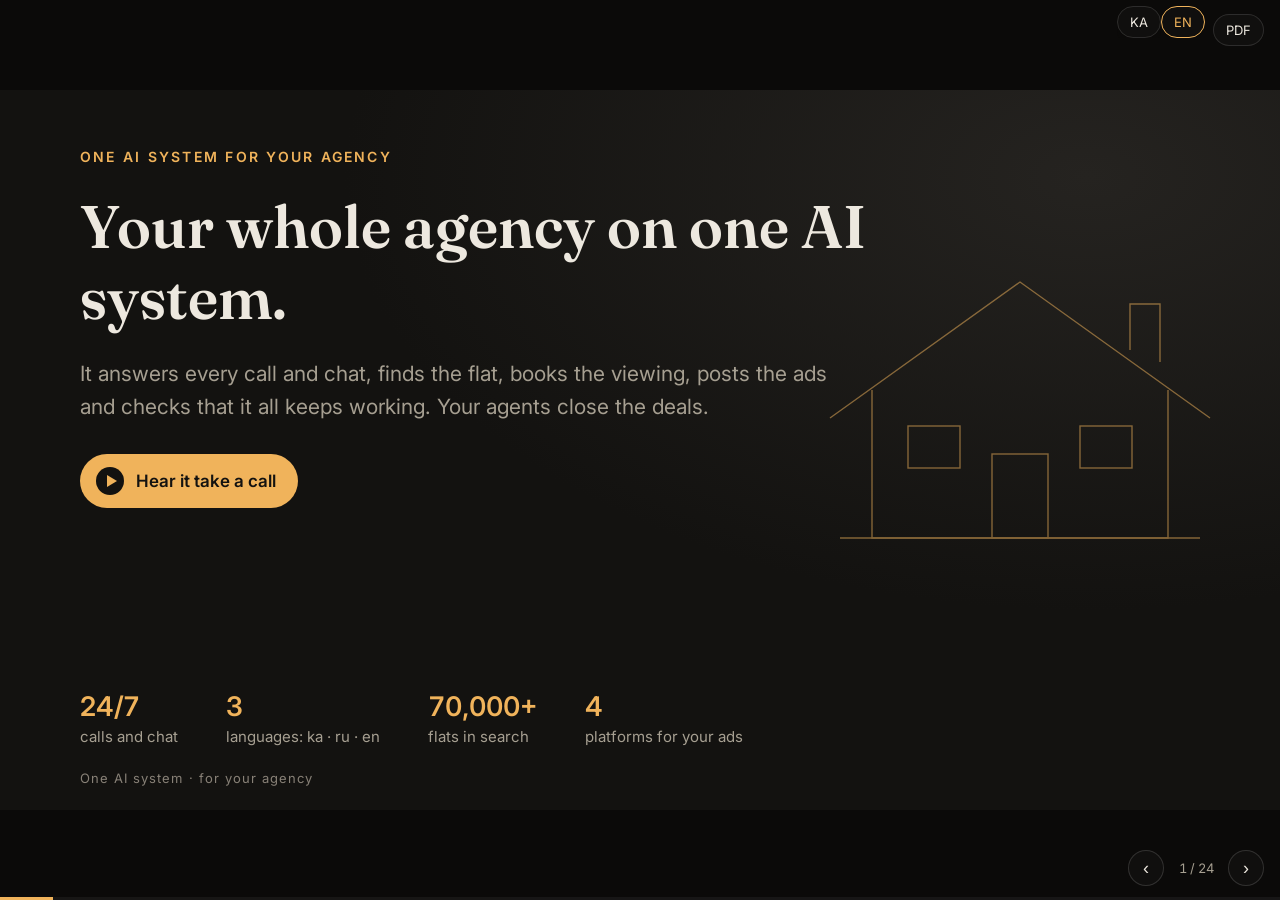
==== commit 404fa0bc: "Slide videos play inside the slide Co-Authored-By: Claude Sonnet 5.5 <noreply@anthropic.com>" ====
--- a/en/index.html
+++ b/en/index.html
@@ -5,7 +5,7 @@
 <meta property="og:title" content="Your whole agency on one AI system"><meta property="og:description" content="One AI system that answers, finds, books, posts and watches itself, in your agency's name.">
 <link rel="preconnect" href="https://fonts.googleapis.com"><link rel="preconnect" href="https://fonts.gstatic.com" crossorigin>
 <link rel="stylesheet" href="https://fonts.googleapis.com/css2?family=Fraunces:opsz,wght@9..144,500;9..144,600&family=Inter:wght@400;500;600&family=Noto+Sans+Georgian:wght@400;500;600&family=Noto+Serif+Georgian:wght@500;600&display=swap">
-<link rel="stylesheet" href="../src/deck.css?v=mvz99q9g">
+<link rel="stylesheet" href="../src/deck.css?v=mvzc2h13">
 </head><body>
 <main class="deck">
 <section class="slide cover" id="cover"><div class="pad">
@@ -74,7 +74,7 @@
           <div class="callhead"><div class="av"><svg width="34" height="34" viewBox="0 0 24 24" fill="none" stroke="var(--gold)" stroke-width="1.6" stroke-linecap="round" stroke-linejoin="round" aria-hidden="true"><path d="M5 4h4l2 5-2.5 1.5a11 11 0 0 0 5 5L15 13l5 2v4a2 2 0 0 1-2 2A16 16 0 0 1 3 6a2 2 0 0 1 2-2z"/></svg></div><div class="who">Your agency · AI</div><div class="t num">00:41</div></div>
           <div class="caption">“In Vake, on Chavchavadze, two bedrooms, 85 square metres. The rent is eleven hundred dollars a month.”</div>
           <div class="callbtns"><i></i><i class="end"></i><i></i></div>
-          <button class="play" data-video="call" aria-label="Play the video"></button>
+          <button class="play" data-video="call" aria-label="Play the video"></button><video class="inl" controls playsinline preload="none"></video><p class="soon">The video is coming soon.</p>
         </div></div></div>
 </div><div class="sfoot"><span>One AI system · for your agency</span><span class="num">05 / 24</span></div></section>
 <section class="slide alt" id="copilot"><div class="pad">
@@ -83,7 +83,7 @@
         <h2>Your agent talks. The AI works beside them.</h2>
         <ol class="beats"><li><span>01</span>The call rings the Available agent's browser first, wherever they are. No answer in 5 s, and the AI takes it.</li><li><span>02</span>The AI listens, fills in the brief and finds the flats that fit. The agent does the talking and sends the client the card with one press.</li><li><span>03</span>Voice search: with no client on the line, the agent says the brief into the headset, the AI fills the filters and runs the search once deal, budget and area are known.</li></ol>
         <a class="printlink" href="https://lukakhijakadze.github.io/ai-front-desk-deck/en/#copilot">▶ Watch the video: lukakhijakadze.github.io/ai-front-desk-deck/en/#copilot</a></div>
-        <figure class="shot shotv"><div class="scr"><img src="../media/shots/en/call-screen.png" alt="The call screen" loading="lazy" onerror="this.onerror=null;this.src='../media/shots/ka/call-screen.png'"></div><button class="play" data-video="copilot" aria-label="Play the video"></button></figure>
+        <figure class="shot shotv"><div class="scr"><img src="../media/shots/en/call-screen.png" alt="The call screen" loading="lazy" onerror="this.onerror=null;this.src='../media/shots/ka/call-screen.png'"><video class="inl" controls playsinline preload="none"></video><p class="soon">The video is coming soon.</p></div><button class="play" data-video="copilot" aria-label="Play the video"></button></figure>
       </div>
 </div><div class="sfoot"><span>One AI system · for your agency</span><span class="num">06 / 24</span></div></section>
 <section class="slide " id="whatsapp"><div class="pad">
@@ -246,6 +246,5 @@
 <div class="ui topbar"><span class="lang"><a class="pill" href="../ka/">KA</a><a class="pill on" href="../en/">EN</a></span><a class="pill" href="../deck-en.pdf" download>PDF</a></div>
 <div class="ui nav"><button class="prev" aria-label="Previous">‹</button><span class="count num"></span><button class="next" aria-label="Next">›</button></div>
 <div class="ui progress"><i></i></div>
-<div class="modal" role="dialog" aria-modal="true"><video controls playsinline preload="metadata"></video><p class="msg">The video is coming soon.</p><button class="pill x" aria-label="Close">✕</button></div>
-<script src="../src/deck.js?v=mvz99q9g"></script>
+<script src="../src/deck.js?v=mvzc2h13"></script>
 </body></html>
--- a/src/deck.css
+++ b/src/deck.css
@@ -282,7 +282,7 @@
 .staff p b { color: var(--ink); }
 :lang(ka) .vs-h { letter-spacing: .03em; }
 
-/* ---------- chrome: nav, language, progress, modal ---------- */
+/* ---------- chrome: nav, language, progress, inline video ---------- */
 .ui { position: fixed; z-index: 20; font-size: 13px; }
 .topbar { top: 14px; right: 16px; display: flex; gap: 8px; }
 .pill { background: rgba(19,18,16,.75); border: 1px solid rgba(255,255,255,.12); color: var(--ink); text-decoration: none; border-radius: 999px; padding: 7px 12px; backdrop-filter: blur(6px); }
@@ -292,13 +292,15 @@
 .nav .count { color: var(--muted); min-width: 52px; text-align: center; }
 .progress { left: 0; right: 0; bottom: 0; height: 3px; background: rgba(255,255,255,.05); }
 .progress i { display: block; height: 100%; width: 0; background: var(--gold); transition: width .2s ease; }
-.modal { position: fixed; inset: 0; z-index: 50; background: rgba(11,10,9,.9); display: none; place-items: center; }
-.modal.on { display: grid; }
-.modal video { max-width: 92vw; max-height: 86vh; border-radius: 12px; background: #000; }
-.modal .msg { color: var(--muted); font-size: 18px; display: none; }
-.modal.missing .msg { display: block; }
-.modal.missing video { display: none; }
-.modal .x { position: absolute; top: 16px; right: 18px; }
+
+/* inline slide video: fills the phone screen / poster box; the whole frame shows, bars rather than a crop */
+.inl { display: none; position: absolute; inset: 0; width: 100%; height: 100%; object-fit: contain; background: #000; z-index: 4; }
+.inl.on { display: block; }
+.soon { display: none; position: absolute; left: 12px; right: 12px; top: 50%; transform: translateY(-50%); z-index: 5; margin: 0; padding: 12px 14px;
+  border-radius: 12px; text-align: center; font-size: 15px; color: var(--muted); background: rgba(19,18,16,.92); border: 1px solid var(--line); }
+.soon.on { display: block; }
+.play.gone { display: none; }
+.shot .scr { position: relative; }
 
 /* ---------- flow: phones and portrait windows ---------- */
 @media screen and (max-width: 860px), screen and (max-aspect-ratio: 1/1) {
@@ -359,7 +361,7 @@
   html, body { height: auto; overflow: visible; background: var(--bg); -webkit-print-color-adjust: exact; print-color-adjust: exact; }
   .deck { position: static; }
   .slide { display: block !important; position: relative; left: auto; top: auto; transform: none; margin: 0; break-after: page; }
-  .ui, .modal, .play, .cta.tolink { display: none !important; }
+  .ui, .inl, .soon, .play, .cta.tolink { display: none !important; }
   .printlink { display: inline-flex; gap: 8px; align-items: center; margin-top: 16px; font-size: 15px; color: var(--gold); text-decoration: none; border: 1px solid var(--gold); border-radius: 999px; padding: 8px 14px; align-self: flex-start; }
 }
 
